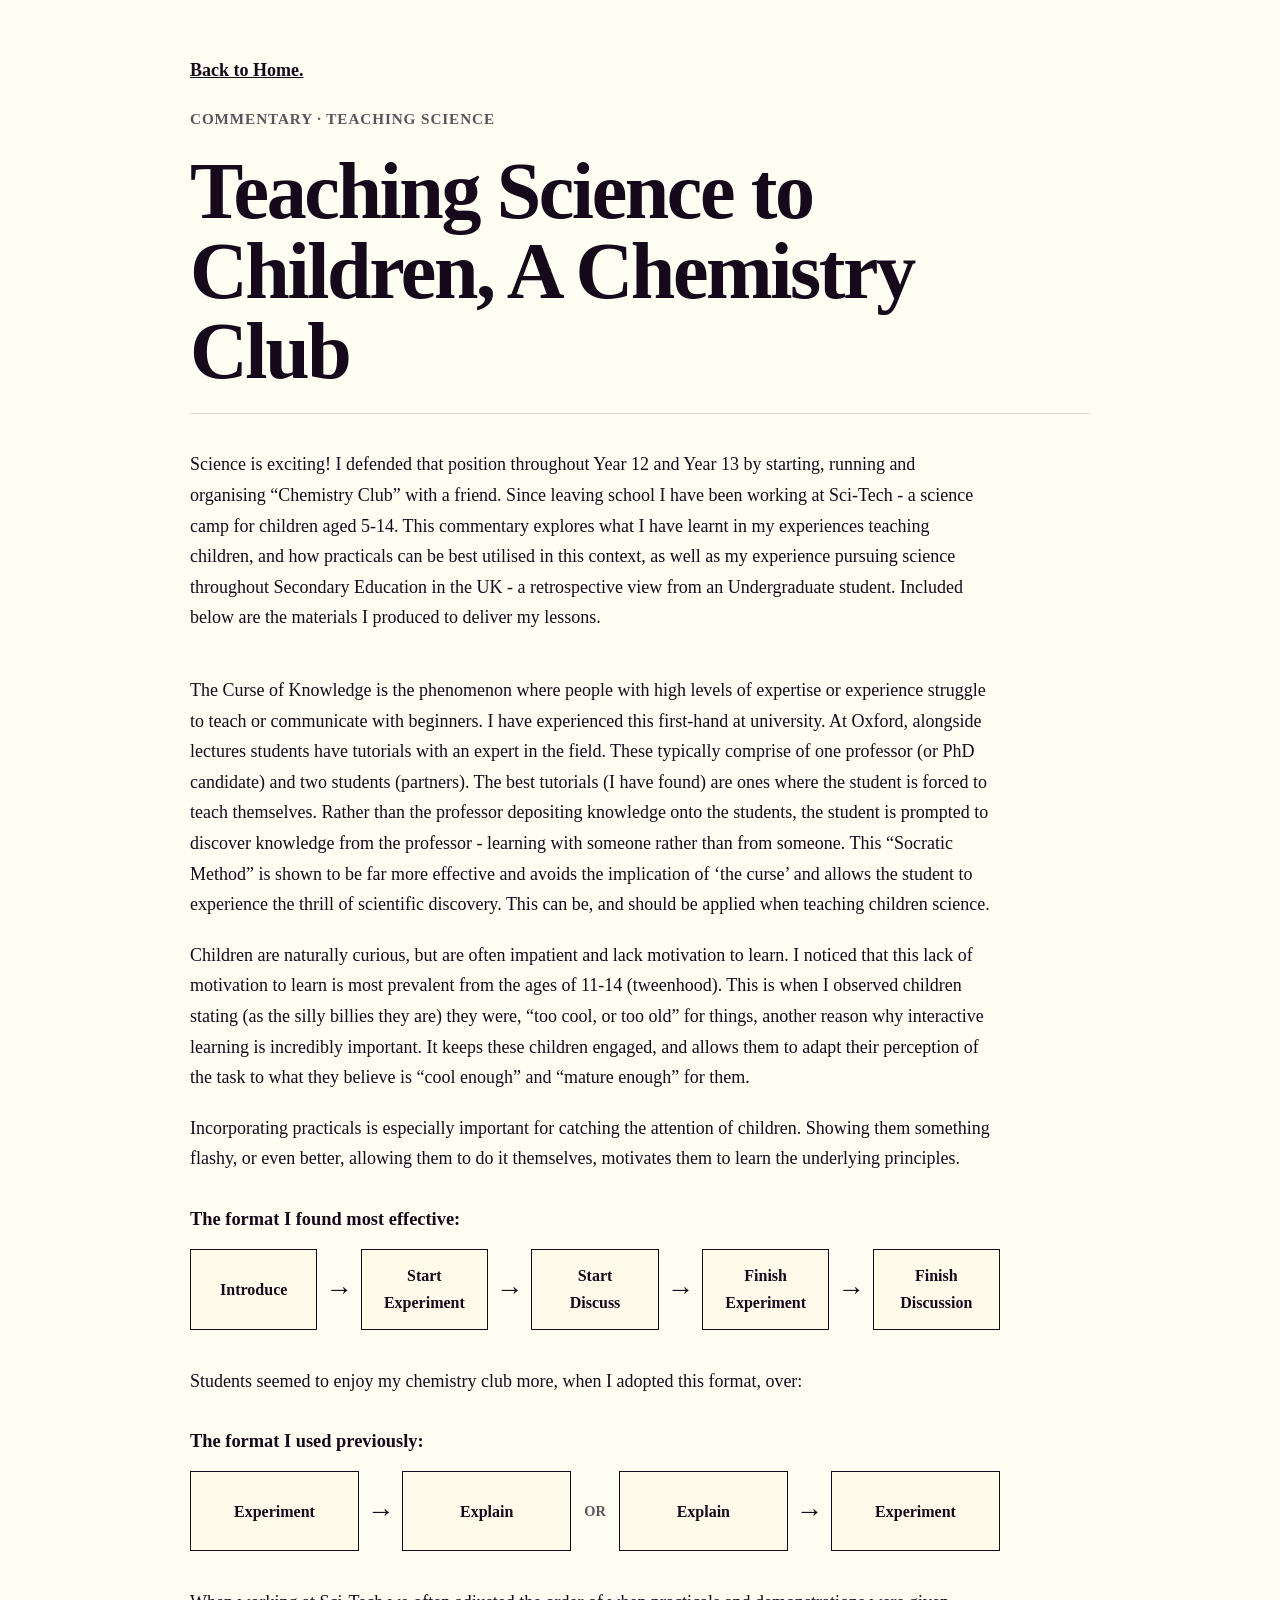
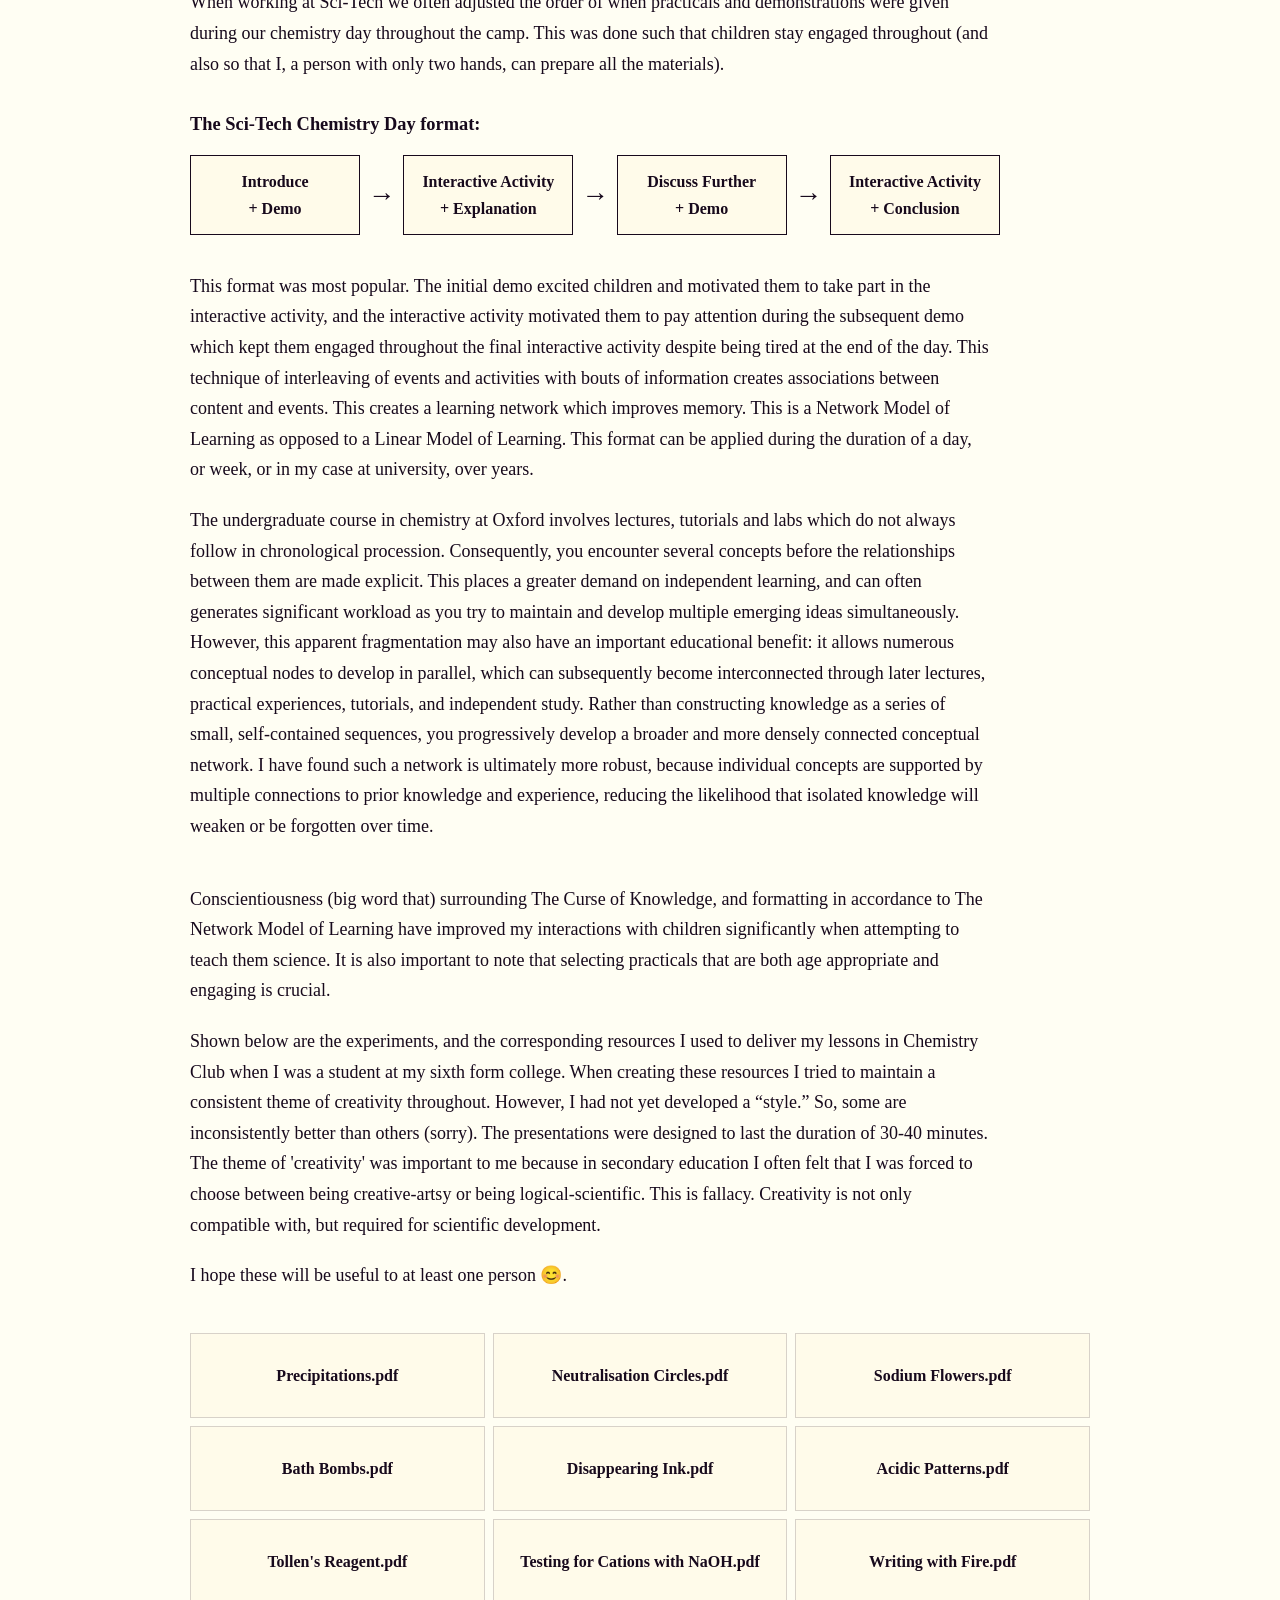
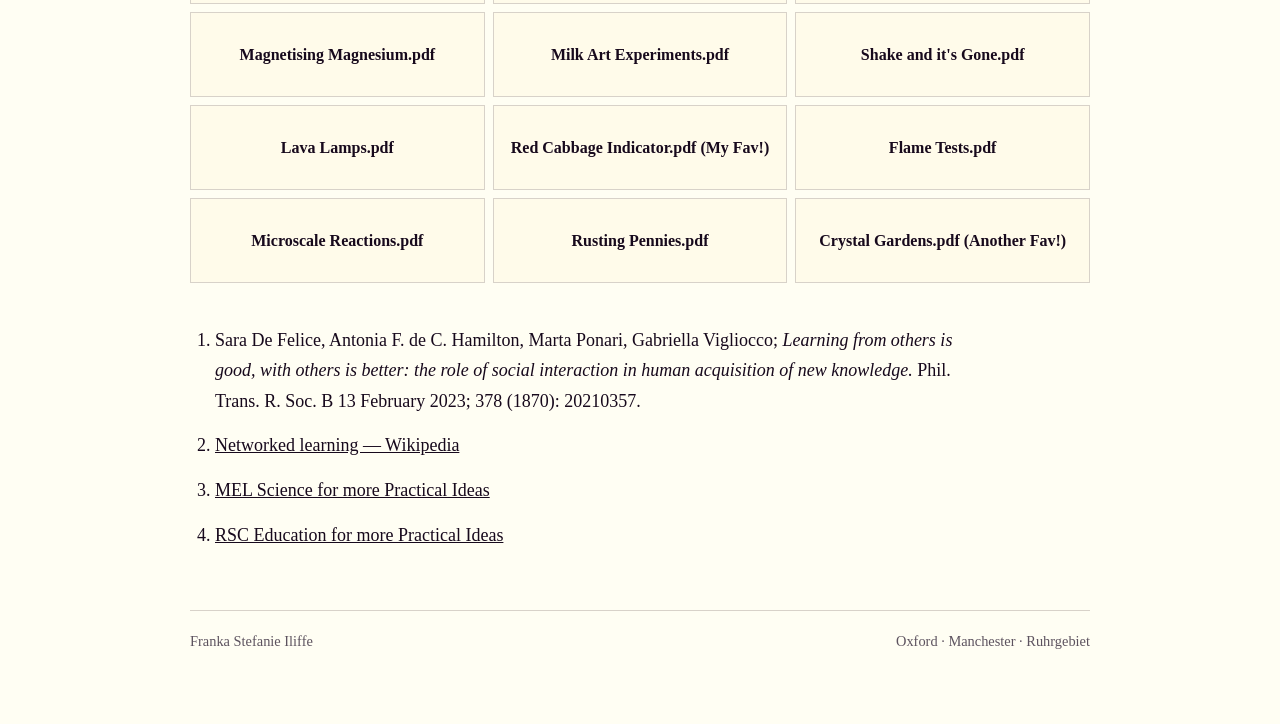
==== teaching-science-to-children.html @ 23db0f59 "Update teaching-science-to-children.html" ====
<!doctype html>
<html lang="en">

<head>

    <meta charset="utf-8">

    <meta
        name="viewport"
        content="width=device-width, initial-scale=1"
    >

    <title>Teaching Science to Children, A Chemistry Club — Franka Iliffe</title>

    <link rel="stylesheet" href="style.css">

    <style>

        /* =====================================================
           ARTICLE PAGE
           ===================================================== */

        .article-page {
            width: min(900px, calc(100% - 48px));
            margin: 0 auto;
            padding: 55px 0 70px;

            color: var(--purple);
            font-family: "Times New Roman", Times, serif;
            font-size: 18px;
            line-height: 1.7;
        }


        /* ---------- Back link ---------- */

        .article-back {
            margin: 0 0 28px;
        }

        .article-back a {
            color: var(--purple);
            font-weight: bold;
            text-decoration: underline;
        }


        /* ---------- Article heading ---------- */

        .article-header {
            padding-bottom: 22px;
            margin-bottom: 35px;

            border-bottom: 1px solid var(--line);
        }

        .article-kicker {
            margin: 0 0 8px;

            color: var(--muted);

            font-family: "Times New Roman", Times, serif;
            font-size: 0.95rem;
            font-weight: bold;

            text-transform: uppercase;
            letter-spacing: 0.06em;
        }

        .article-header h1 {
            max-width: 820px;
            margin: 0;

            color: var(--purple);

            font-family: "Times New Roman", Times, serif;
            font-size: clamp(2.8rem, 7vw, 5rem);
            font-weight: bold;
            line-height: 1;
            letter-spacing: -0.03em;
        }


        /* ---------- Sections ---------- */

        .article-page section {
            margin: 0 0 42px;
        }

        .article-page h2 {
            margin: 0 0 14px;

            color: var(--purple);

            font-family: "Times New Roman", Times, serif;
            font-size: 1.55rem;
            font-weight: bold;

            text-decoration: underline;
            text-underline-offset: 4px;
        }

        .article-page p {
            max-width: 800px;
            margin: 0 0 20px;
        }


        /* =====================================================
           FLOW DIAGRAMS
           ===================================================== */

        .flow-section {
            margin: 30px 0 36px;
        }

        .flow-title {
            margin-bottom: 14px;

            color: var(--purple);

            font-family: "Times New Roman", Times, serif;
            font-size: 1.15rem;
            font-weight: bold;
        }

        .flow {
            display: flex;
            align-items: stretch;
            justify-content: center;

            width: 90%;

            gap: 8px;
        }

        .flow-box {
            display: flex;
            align-items: center;
            justify-content: center;

            min-height: 80px;

            padding: 12px 14px;

            background: var(--soft-yellow);
            border: 1px solid var(--purple);

            color: var(--purple);

            font-family: "Times New Roman", Times, serif;
            font-size: 1rem;
            font-weight: bold;

            text-align: center;

            flex: 1;
        }

        .flow-arrow {
            display: flex;
            align-items: center;
            justify-content: center;

            color: var(--purple);

            font-family: "Times New Roman", Times, serif;
            font-size: 1.7rem;
            font-weight: bold;

            flex-shrink: 0;
        }

        .flow-or {
            display: flex;
            align-items: center;
            justify-content: center;

            padding: 0 5px;

            color: var(--muted);

            font-family: "Times New Roman", Times, serif;
            font-size: 0.9rem;
            font-weight: bold;

            flex-shrink: 0;
        }


        /* =====================================================
           RESOURCE BOXES
           ===================================================== */

        .resource-grid {
            display: grid;

            grid-template-columns: repeat(3, 1fr);

            gap: 8px;

            margin-top: 20px;
        }

        .resource-box {
            display: flex;
            align-items: center;
            justify-content: center;

            min-height: 85px;

            padding: 10px;

            background: var(--soft-yellow);
            border: 1px solid var(--line);

            color: var(--purple);

            font-family: "Times New Roman", Times, serif;
            font-size: 1rem;
            font-weight: bold;

            text-align: center;
            text-decoration: none;
        }

        .resource-box:hover {
            background: var(--purple);
            color: var(--background);
        }


        /* =====================================================
           REFERENCES
           ===================================================== */

        .references {
            max-width: 800px;

            padding-left: 25px;
        }

        .references li {
            margin-bottom: 14px;
        }

        .references a {
            color: var(--purple);
        }


        /* =====================================================
           FOOTER
           ===================================================== */

        .article-footer {
            display: flex;
            justify-content: space-between;

            margin-top: 60px;
            padding-top: 18px;

            border-top: 1px solid var(--line);

            color: var(--muted);

            font-family: "Times New Roman", Times, serif;
            font-size: 0.9rem;
        }


        /* =====================================================
           MOBILE
           ===================================================== */

        @media (max-width: 800px) {

            .article-page {
                width: min(100% - 30px, 900px);
                padding-top: 35px;
            }

            .flow {
                flex-direction: column;
            }

            .flow-box {
                width: 100%;
                flex: none;
            }

            .flow-arrow {
                transform: rotate(90deg);
            }

            .flow-or {
                min-height: 35px;
            }

            .resource-grid {
                grid-template-columns: 1fr;
            }

            .article-footer {
                display: block;
            }

            .article-footer span {
                display: block;
                margin-bottom: 6px;
            }
        }

    </style>

</head>


<body>

<main class="article-page">


    <!-- =====================================================
         HEADER
         ===================================================== -->

    <p class="article-back">
        <a href="https://frankailiffe.github.io/Personal-Blog/##contact">Back to Home.</a>
    </p>


    <header class="article-header">

        <p class="article-kicker">
            Commentary · Teaching Science
        </p>

        <h1>
            Teaching Science to Children, A Chemistry Club
        </h1>

    </header>


    <!-- =====================================================
         INTRODUCTION
         ===================================================== -->

    <section>

        <p>
            Science is exciting! I defended that position throughout Year 12
            and Year 13 by starting, running and organising “Chemistry Club”
            with a friend. Since leaving school I have been working at Sci-Tech
            - a science camp for children aged 5-14. This commentary explores what I have learnt in my experiences
            teaching children, and how practicals can be best utilised in this
            context, as well as my experience pursuing science throughout
            Secondary Education in the UK - a retrospective view from an
            Undergraduate student. Included below are the materials I produced to deliver my lessons.
        </p>

    </section>


    <!-- =====================================================
         DISCUSSION
         ===================================================== -->

    <section>

        <p>
            The Curse of Knowledge is the phenomenon where people with high
            levels of expertise or experience struggle to teach or communicate
            with beginners. I have experienced this first-hand at university.
            At Oxford, alongside lectures students have tutorials with an
            expert in the field. These typically comprise of one professor (or PhD candidate) and
            two students (partners). The best tutorials (I have found) are
            ones where the student is forced to teach themselves. Rather than
            the professor depositing knowledge onto the students, the student
            is prompted to discover knowledge from the professor - learning
            with someone rather than from someone. This “Socratic Method” is shown to be far more effective and avoids
            the implication of ‘the curse’ and allows the student to experience
            the thrill of scientific discovery. This can be, and should be
            applied when teaching children science.
        </p>

        <p>
            Children are naturally curious, but are often impatient and lack
            motivation to learn. I noticed that this lack of motivation to learn
            is most prevalent from the ages of 11-14 (tweenhood). This is when
            I observed children stating (as the silly billies they are) they
            were, “too cool, or too old” for things, another reason why
            interactive learning is incredibly important. It keeps these children engaged, and allows them to adapt their
            perception of the task to what they believe is “cool enough” and
            “mature enough” for them.
        </p>

        <p>
            Incorporating practicals is especially important for catching the
            attention of children. Showing them something flashy, or even
            better, allowing them to do it themselves, motivates them to learn
            the underlying principles.
        </p>


        <!-- FIRST FLOW DIAGRAM -->

        <div class="flow-section">

            <div class="flow-title">
                The format I found most effective:
            </div>

            <div class="flow">

                <div class="flow-box">
                    Introduce
                </div>

                <div class="flow-arrow">
                    →
                </div>

                <div class="flow-box">
                    Start<br>Experiment
                </div>

                <div class="flow-arrow">
                    →
                </div>

                <div class="flow-box">
                    Start<br>Discuss
                </div>

                <div class="flow-arrow">
                    →
                </div>

                <div class="flow-box">
                    Finish<br>Experiment
                </div>

                <div class="flow-arrow">
                    →
                </div>

                <div class="flow-box">
                    Finish<br>Discussion
                </div>

            </div>

        </div>


        <p>
            Students seemed to enjoy my chemistry club more, when I adopted
            this format, over:
        </p>


        <!-- SECOND FLOW DIAGRAM -->

        <div class="flow-section">

            <div class="flow-title">
                The format I used previously:
            </div>

            <div class="flow">

                <div class="flow-box">
                    Experiment
                </div>

                <div class="flow-arrow">
                    →
                </div>

                <div class="flow-box">
                    Explain
                </div>

                <div class="flow-or">
                    OR
                </div>

                <div class="flow-box">
                    Explain
                </div>

                <div class="flow-arrow">
                    →
                </div>

                <div class="flow-box">
                    Experiment
                </div>

            </div>

        </div>


        <p>
            When working at Sci-Tech we often adjusted the order of when
            practicals and demonstrations were given during our chemistry day
            throughout the camp. This was done such that children stay engaged
            throughout (and also so that I, a person with only two hands, can
            prepare all the materials).
        </p>


        <!-- THIRD FLOW DIAGRAM -->

        <div class="flow-section">

            <div class="flow-title">
                The Sci-Tech Chemistry Day format:
            </div>

            <div class="flow">

                <div class="flow-box">
                    Introduce<br>+ Demo
                </div>

                <div class="flow-arrow">
                    →
                </div>

                <div class="flow-box">
                    Interactive Activity<br>+ Explanation
                </div>

                <div class="flow-arrow">
                    →
                </div>

                <div class="flow-box">
                    Discuss Further<br>+ Demo
                </div>

                <div class="flow-arrow">
                    →
                </div>

                <div class="flow-box">
                    Interactive Activity<br>+ Conclusion
                </div>

            </div>

        </div>


        <p>
            This format was most popular. The initial demo excited children and
            motivated them to take part in the interactive activity, and the
            interactive activity motivated them to pay attention during the
            subsequent demo which kept them engaged throughout the final
            interactive activity despite being tired at the end of the day. This technique of interleaving of events and activities with bouts
            of information creates associations between content and events. This creates a learning network which improves memory. This is a Network Model of Learning as opposed to a Linear Model of
            Learning. This format can be applied during the duration of a day, or week, or in my case at university, over years.
        </p>

        <p>
            The undergraduate course in chemistry at Oxford involves lectures, tutorials
            and labs which do not always follow in chronological procession.
            Consequently, you encounter several concepts before the relationships
            between them are made explicit. This places a greater demand on independent learning, and can often
            generates significant workload as you try to maintain and develop
            multiple emerging ideas simultaneously. However, this apparent fragmentation may also have an important
            educational benefit: it allows numerous conceptual nodes to develop
            in parallel, which can subsequently become interconnected through
            later lectures, practical experiences, tutorials, and independent
            study. Rather than constructing knowledge as a series of small,
            self-contained sequences, you progressively develop a broader and
            more densely connected conceptual network. I have found such a network is ultimately more robust, because
            individual concepts are supported by multiple connections to prior
            knowledge and experience, reducing the likelihood that isolated
            knowledge will weaken or be forgotten over time.
        </p>

    </section>


    <!-- =====================================================
         CONCLUSION
         ===================================================== -->

    <section>

        <p>
            Conscientiousness (big word that) surrounding The Curse of
            Knowledge, and formatting in accordance to The Network Model of
            Learning have improved my interactions with children significantly
            when attempting to teach them science. It is also important to note that selecting practicals that are both
            age appropriate and engaging is crucial.
        </p>

        <p>
            Shown below are the experiments, and the corresponding resources I
            used to deliver my lessons in Chemistry Club when I was a student
            at my sixth form college. When creating these resources I tried to maintain a consistent
            theme of creativity throughout. However, I had not yet developed a “style.” So, some are
            inconsistently better than others (sorry). The presentations were
            designed to last the duration of 30-40 minutes. The theme of 'creativity' was important to me because in secondary
            education I often felt that I was forced to choose between being creative-artsy or being logical-scientific. This is fallacy. Creativity is not only compatible with, but
            required for scientific development. 
        </p>

        <p>
            I hope these will be useful to at least one person 😊.
        </p>

    </section>


    <!-- =====================================================
         RESOURCES
         ===================================================== -->

    <section>

        <div class="resource-grid">

            <a class="resource-box"
               href="https://drive.google.com/file/d/1yWseuAG6OAHykYwBPM19tPhYT8jurAnP/view?usp=drive_link">
                Precipitations.pdf
            </a>

            <a class="resource-box"
               href="https://drive.google.com/file/d/1dFR-tiX11j_auDNi68uLDMLMqTfiU3tp/view?usp=drive_link">
                Neutralisation Circles.pdf
            </a>

            <a class="resource-box"
               href="https://drive.google.com/file/d/17x5bOR189_Xyz0mzNA7cinesrG5pztN7/view?usp=drive_link">
                Sodium Flowers.pdf
            </a>

            <a class="resource-box"
               href="https://drive.google.com/file/d/1ghslaq9Oq3NAPLrrN4-_73o2bCvLl6xc/view?usp=drive_link">
                Bath Bombs.pdf
            </a>

            <a class="resource-box"
               href="https://drive.google.com/file/d/1LR0Zq0HYkDs5nGFXoe3Tv9xQ0CoVjSyT/view?usp=drive_link">
                Disappearing Ink.pdf
            </a>

            <a class="resource-box"
               href="https://drive.google.com/file/d/1x9ZzBp1769Rn5QqMtslhJKlIrsJFDD74/view?usp=drive_link">
                Acidic Patterns.pdf
            </a>

            <a class="resource-box"
               href="https://drive.google.com/file/d/1sbdfiJQJ1cbJwnM8sRBH-ZddwMviRUgr/view?usp=drive_link">
                Tollen's Reagent.pdf
            </a>

            <a class="resource-box"
               href="https://drive.google.com/file/d/1OLGXeufKnoA2vvl2B2pp4WJk0qZjbKM-/view?usp=drive_link">
                Testing for Cations with NaOH.pdf
            </a>

            <a class="resource-box"
               href="https://drive.google.com/file/d/1gS_UVeEV1G-omlu6nhBtR-tDcK0ZdQ_X/view?usp=drive_link">
                Writing with Fire.pdf
            </a>

            <a class="resource-box"
               href="https://drive.google.com/file/d/1_3bwflC5C0lo567kXLuloAWNiXEHmLHw/view?usp=drive_link">
                Magnetising Magnesium.pdf
            </a>

            <a class="resource-box"
               href="https://drive.google.com/file/d/1f1X25anaN9I6o32UivjMAoYZiZMDUTMz/view?usp=drive_link">
                Milk Art Experiments.pdf
            </a>

            <a class="resource-box"
               href="https://drive.google.com/file/d/18HpsP57J_QcFOaZ6BoZ_X38IbuQlhhG1/view?usp=drive_link">
                Shake and it's Gone.pdf
            </a>

            <a class="resource-box"
               href="https://drive.google.com/file/d/1aDKfNj-HY-_oti-dwYZUuIcpK6yTx0YW/view?usp=drive_link">
                Lava Lamps.pdf
            </a>

            <a class="resource-box"
               href="https://drive.google.com/file/d/1dkSFTZPeMRqaSau5k-KBjFLJMsz18sRX/view?usp=drive_link">
                Red Cabbage Indicator.pdf (My Fav!)
            </a>

            <a class="resource-box"
               href="https://drive.google.com/file/d/1DRn97A6m76pULJm9sQTrEStOzebo9MIY/view?usp=drive_link">
                Flame Tests.pdf
            </a>

            <a class="resource-box"
               href="https://drive.google.com/file/d/1W9ZHm-xytnu1g_w6L0BkdN5ZXQQHjjvz/view?usp=drive_link">
                Microscale Reactions.pdf
            </a>

            <a class="resource-box"
               href="https://drive.google.com/file/d/1NRAQHZiCZhL_qknZ6n_F5zLHf2jLZI5U/view?usp=drive_link">
                Rusting Pennies.pdf
            </a>

            <a class="resource-box"
               href="https://drive.google.com/file/d/1Qjc04f9wO1sIWzt3M75Pavsceg_i3g6O/view?usp=drive_link">
                Crystal Gardens.pdf (Another Fav!)
            </a>

        </div>

    </section>


    <!-- =====================================================
         CITATIONS
         ===================================================== -->

    <section>

        <ol class="references">

            <li>
                Sara De Felice, Antonia F. de C. Hamilton, Marta Ponari,
                Gabriella Vigliocco;
                <em>
                    Learning from others is good, with others is better:
                    the role of social interaction in human acquisition
                    of new knowledge.
                </em>
                Phil. Trans. R. Soc. B 13 February 2023;
                378 (1870): 20210357.
            </li>

            <li>
                <a
                    href="https://en.wikipedia.org/wiki/Networked_learning"
                    target="_blank"
                    rel="noopener noreferrer"
                >
                    Networked learning — Wikipedia
                </a>
            </li>

             <li>
                <a
                    href="https://melscience.com/GB-en/?utm_source=google&utm_campaign=UK_Search_Brand&utm_term=FLASHSALE&utm_medium=cpc&isbrand=true&gad_source=1&gad_campaignid=17885622956&gclid=CjwKCAjwzNTUBhAjEiwA7zcvWqBOrdM1AUmKT6ZUz3qo4g1sYOTZlwPKF7CoVrWm1u2-NOiRJ_IOxRoCOXgQAvD_BwE"
                    target="_blank"
                    rel="noopener noreferrer"
                >
                    MEL Science for more Practical Ideas
                </a>
            </li>

            <li>
                <a
                    href="https://edu.rsc.org"
                    target="_blank"
                    rel="noopener noreferrer"
                >
                    RSC Education for more Practical Ideas
                </a>
            </li>

        </ol>

    </section>


    <!-- =====================================================
         FOOTER
         ===================================================== -->

    <footer class="article-footer">

        <span>
            Franka Stefanie Iliffe
        </span>

        <span>
            Oxford · Manchester · Ruhrgebiet
        </span>

    </footer>


</main>

</body>
</html>
---- style.css ----
/* =========================================================
   FRANKA STEFANIE ILIFFE
   Personal website
   ========================================================= */


/* ---------- Colour palette ---------- */

:root {
    --background: #fffef3;   /* extremely pale warm yellow */
    --purple: #17091c;       /* almost-black deep purple */
    --muted: #5d535f;
    --line: #d8d2c9;
    --soft-yellow: #fffbea;
}


/* ---------- Basic reset ---------- */

* {
    box-sizing: border-box;
}

html {
    scroll-behavior: smooth;
}

body {
    margin: 0;
    background: var(--background);
    color: var(--purple);
    font-family: "Times New Roman", Times, serif;
    font-size: 18px;
    line-height: 1.65;
}


/* ---------- Main page ---------- */

.site {
    width: min(900px, calc(100% - 48px));
    margin: 0 auto;
    padding: 55px 0 70px;
}


/* ---------- Header ---------- */

.header {
    position: relative;
    min-height: 180px;
    padding-bottom: 25px;
    border-bottom: 1px solid var(--line);
}

.header-main {
    padding-right: 190px;
}


/* Main name */

.site-name {
    display: inline-block;
    margin: 0 0 10px;

    color: var(--purple);

    font-family: "Times New Roman", Times, serif;
    font-size: clamp(3.2rem, 8vw, 5.8rem);
    font-weight: bold;
    line-height: 0.95;

    letter-spacing: -0.04em;
    text-decoration: none;
}


/* Navigation */

.nav {
    display: flex;
    gap: 42px;
    margin-top: 24px;
}

.nav a {
    color: var(--purple);

    font-family: "Times New Roman", Times, serif;
    font-size: 1rem;
    font-weight: bold;

    text-decoration: none;

    border-bottom: 1px solid var(--purple);
    padding-bottom: 2px;
}

.nav a:hover {
    opacity: 0.6;
}


/* Header photograph */

.profile-photo {
    position: absolute;
    top: 0;
    right: 0;

    width: 145px;
    height: 165px;

    border: 1px solid var(--purple);
    background: var(--soft-yellow);

    overflow: hidden;
}

.profile-photo img {
    display: block;

    width: 100%;
    height: 100%;

    object-fit: cover;
}


/* ---------- About section ---------- */

.about {
    margin-top: 28px;

    padding: 22px 25px 18px;

    border: 1px solid var(--line);
    background: var(--soft-yellow);
}

.about p {
    margin: 0 0 17px;
}

.about p:last-child {
    margin-bottom: 0;
}

.about strong {
    font-weight: bold;
}


/* ---------- Interests ---------- */

#interests {
    margin-top: 18px;
    margin-bottom: 55px;
}

.interests-heading {
    margin: 0 0 12px;

    color: var(--purple);

    font-family: "Times New Roman", Times, serif;
    font-size: 1.25rem;
    font-weight: bold;

    text-decoration: underline;
    text-underline-offset: 4px;
}

.interests {
    display: grid;

    grid-template-columns: repeat(3, 1fr);

    width: 100%;

    gap: 10px;
}

.interests a {
    display: flex;
    align-items: center;
    justify-content: center;

    min-height: 62px;

    padding: 12px 14px;

    color: var(--purple);
    background: var(--soft-yellow);

    border: 1px solid var(--line);

    font-family: "Times New Roman", Times, serif;
    font-size: 1rem;
    font-weight: normal;

    text-align: center;
    text-decoration: none;
}

.interests a:hover {
    background: var(--purple);
    color: var(--background);
}


/* ---------- Section headings ---------- */

.section-title {
    margin: 0 0 9px;

    color: var(--purple);

    font-family: "Times New Roman", Times, serif;
    font-size: 1.4rem;
    font-weight: bold;

    text-decoration: underline;
    text-underline-offset: 4px;
}


/* ---------- Blog ---------- */

.blog-row {
    display: grid;

    grid-template-columns: 1fr auto;

    gap: 35px;

    padding: 17px 0 20px;

    border-bottom: 1px solid var(--line);
}


/* Blog article title */

.post-title {
    color: var(--purple);

    font-family: "Times New Roman", Times, serif;
    font-size: 1.45rem;
    font-weight: bold;

    text-decoration: none;
}

.post-title:hover {
    text-decoration: underline;
}


/* Blog description */

.post-description {
    max-width: 690px;

    margin: 4px 0 0;

    color: var(--muted);

    font-family: "Times New Roman", Times, serif;
    font-size: 1rem;
}


/* Blog date */

.blog-row time {
    padding-top: 4px;

    color: var(--muted);

    font-family: "Times New Roman", Times, serif;
    font-size: 1rem;

    white-space: nowrap;
}


/* ---------- Contact ---------- */

.contact {
    margin-top: 55px;
}

.contact-grid {
    display: grid;

    grid-template-columns: 1fr 1fr;

    gap: 0 40px;
}

.contact-grid > div {
    display: flex;
    align-items: baseline;

    gap: 12px;

    padding: 11px 0;

    border-bottom: 1px solid var(--line);
}


/* Contact labels */

.contact-label {
    color: var(--purple);

    font-family: "Times New Roman", Times, serif;
    font-size: 1rem;
    font-weight: bold;

    white-space: nowrap;
}


/* Contact links */

.contact a {
    color: var(--muted);

    font-family: "Times New Roman", Times, serif;

    overflow-wrap: anywhere;
}

.contact a:hover {
    color: var(--purple);
}


/* ---------- Footer ---------- */

footer {
    display: flex;
    justify-content: space-between;

    margin-top: 55px;
    padding-top: 18px;

    border-top: 1px solid var(--line);

    color: var(--muted);

    font-family: "Times New Roman", Times, serif;
    font-size: 0.9rem;
}


/* =========================================================
   ARTICLE PAGES
   ========================================================= */

.article {
    width: min(730px, calc(100% - 40px));

    margin: 0 auto;

    padding: 55px 0 70px;
}


/* Back link */

.article > a:first-child {
    color: var(--purple);

    font-size: 1rem;
    font-weight: bold;

    text-decoration: underline;
}


/* Article title */

.article h1 {
    margin: 45px 0 15px;

    color: var(--purple);

    font-family: "Times New Roman", Times, serif;
    font-size: clamp(3rem, 8vw, 5.3rem);
    font-weight: bold;

    line-height: 0.98;
    letter-spacing: -0.035em;
}


/* Article subtitle */

.article .lede {
    color: var(--muted);

    font-family: "Times New Roman", Times, serif;
    font-size: 1.15rem;
}


/* Article headings */

.article h2 {
    margin-top: 40px;

    font-family: "Times New Roman", Times, serif;
    font-size: 1.5rem;
    font-weight: bold;
}


/* Article links */

.article a {
    color: var(--purple);
}


/* =========================================================
   MOBILE
   ========================================================= */

@media (max-width: 700px) {

    body {
        font-size: 17px;
    }

    .site {
        width: min(100% - 30px, 900px);
        padding-top: 35px;
    }


    /* Header */

    .header {
        min-height: 0;
        padding-bottom: 22px;
    }

    .header-main {
        padding-right: 0;
    }

    .site-name {
        display: block;

        padding-right: 110px;

        font-size: clamp(2.8rem, 13vw, 4.4rem);
    }

    .profile-photo {
        width: 90px;
        height: 110px;
    }


    /* Navigation */

    .nav {
        justify-content: space-between;
        gap: 20px;

        margin-top: 25px;
    }

    .nav a {
        font-size: 0.95rem;
    }


    /* About */

    .about {
        padding: 18px 17px;
    }


    /* Blog */

    .blog-row {
        grid-template-columns: 1fr;

        gap: 2px;
    }

    .blog-row time {
        padding-top: 0;
    }


    /* Contact */

    .contact-grid {
        grid-template-columns: 1fr;
    }


    /* Footer */

    footer {
        display: block;
    }

    footer span {
        display: block;
        margin-bottom: 5px;
    }


    /* Articles */

    .article {
        width: min(100% - 30px, 730px);
        padding-top: 35px;
    }
}
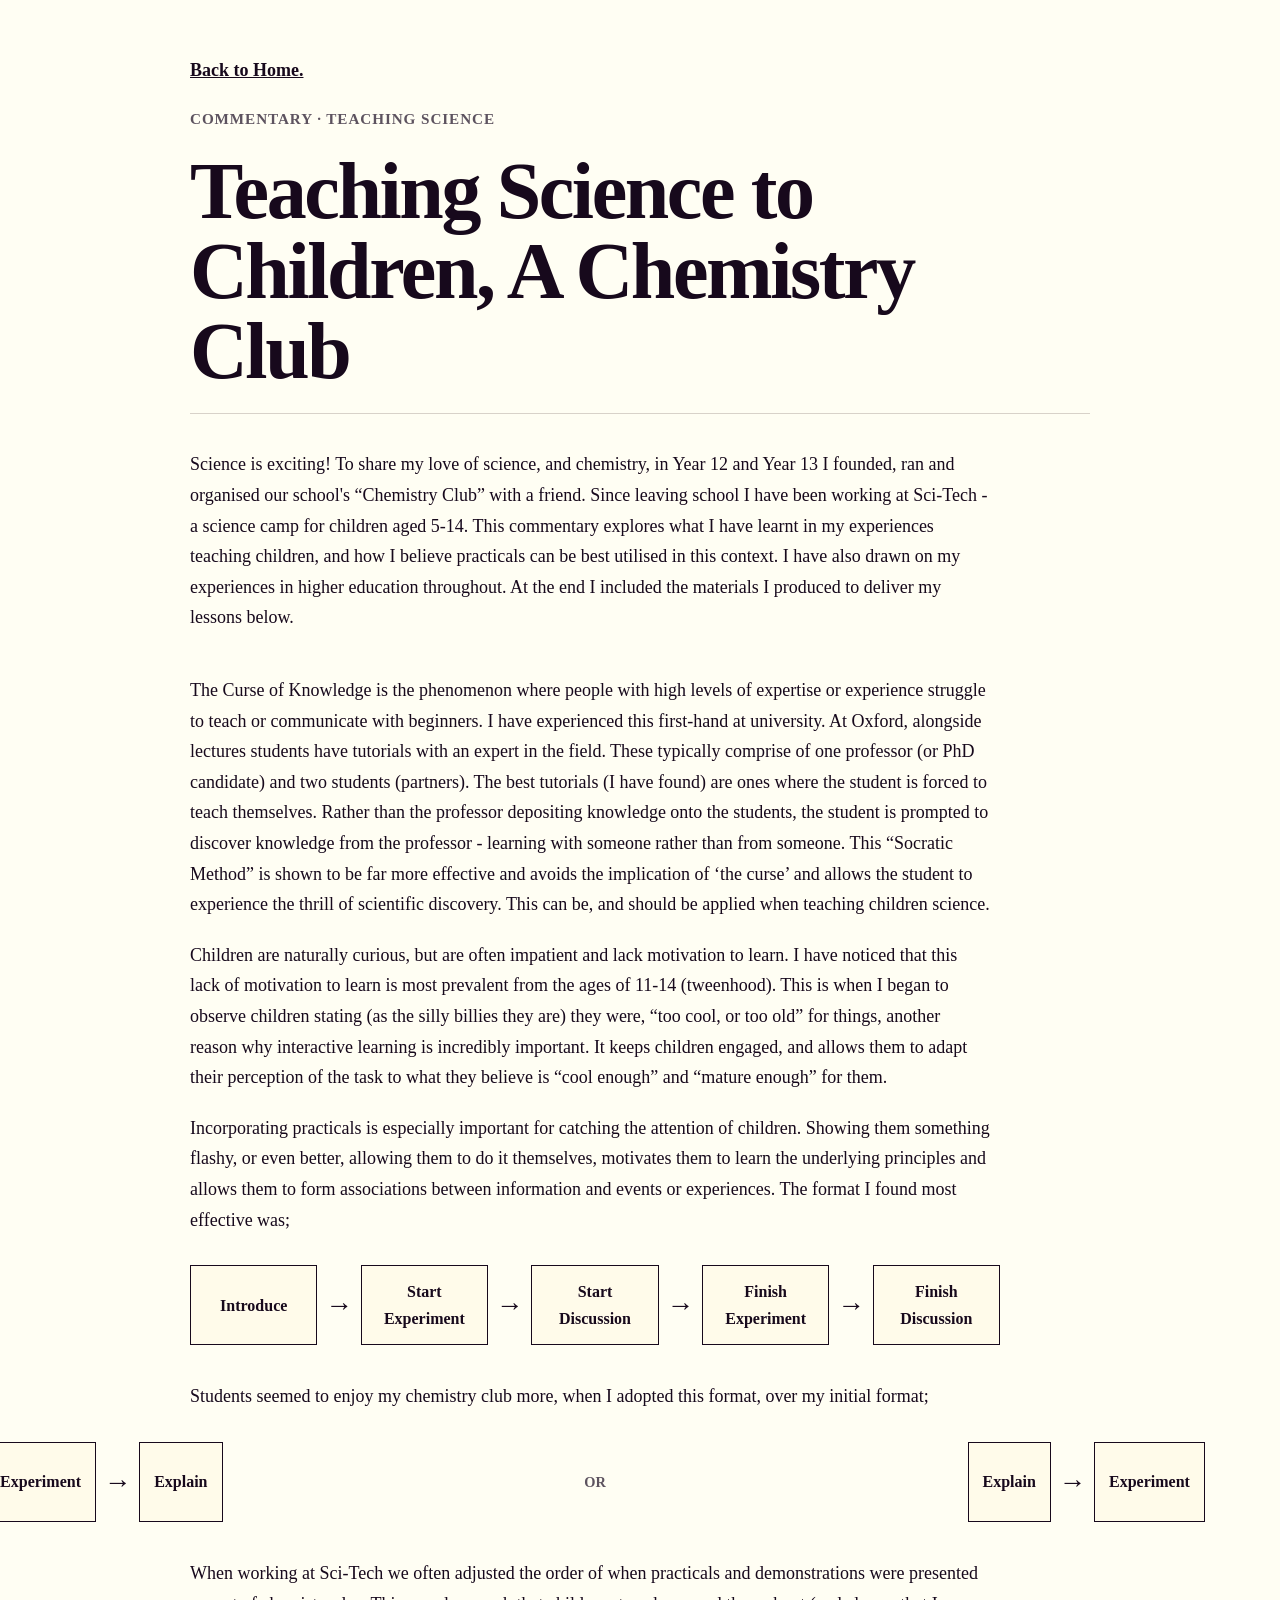
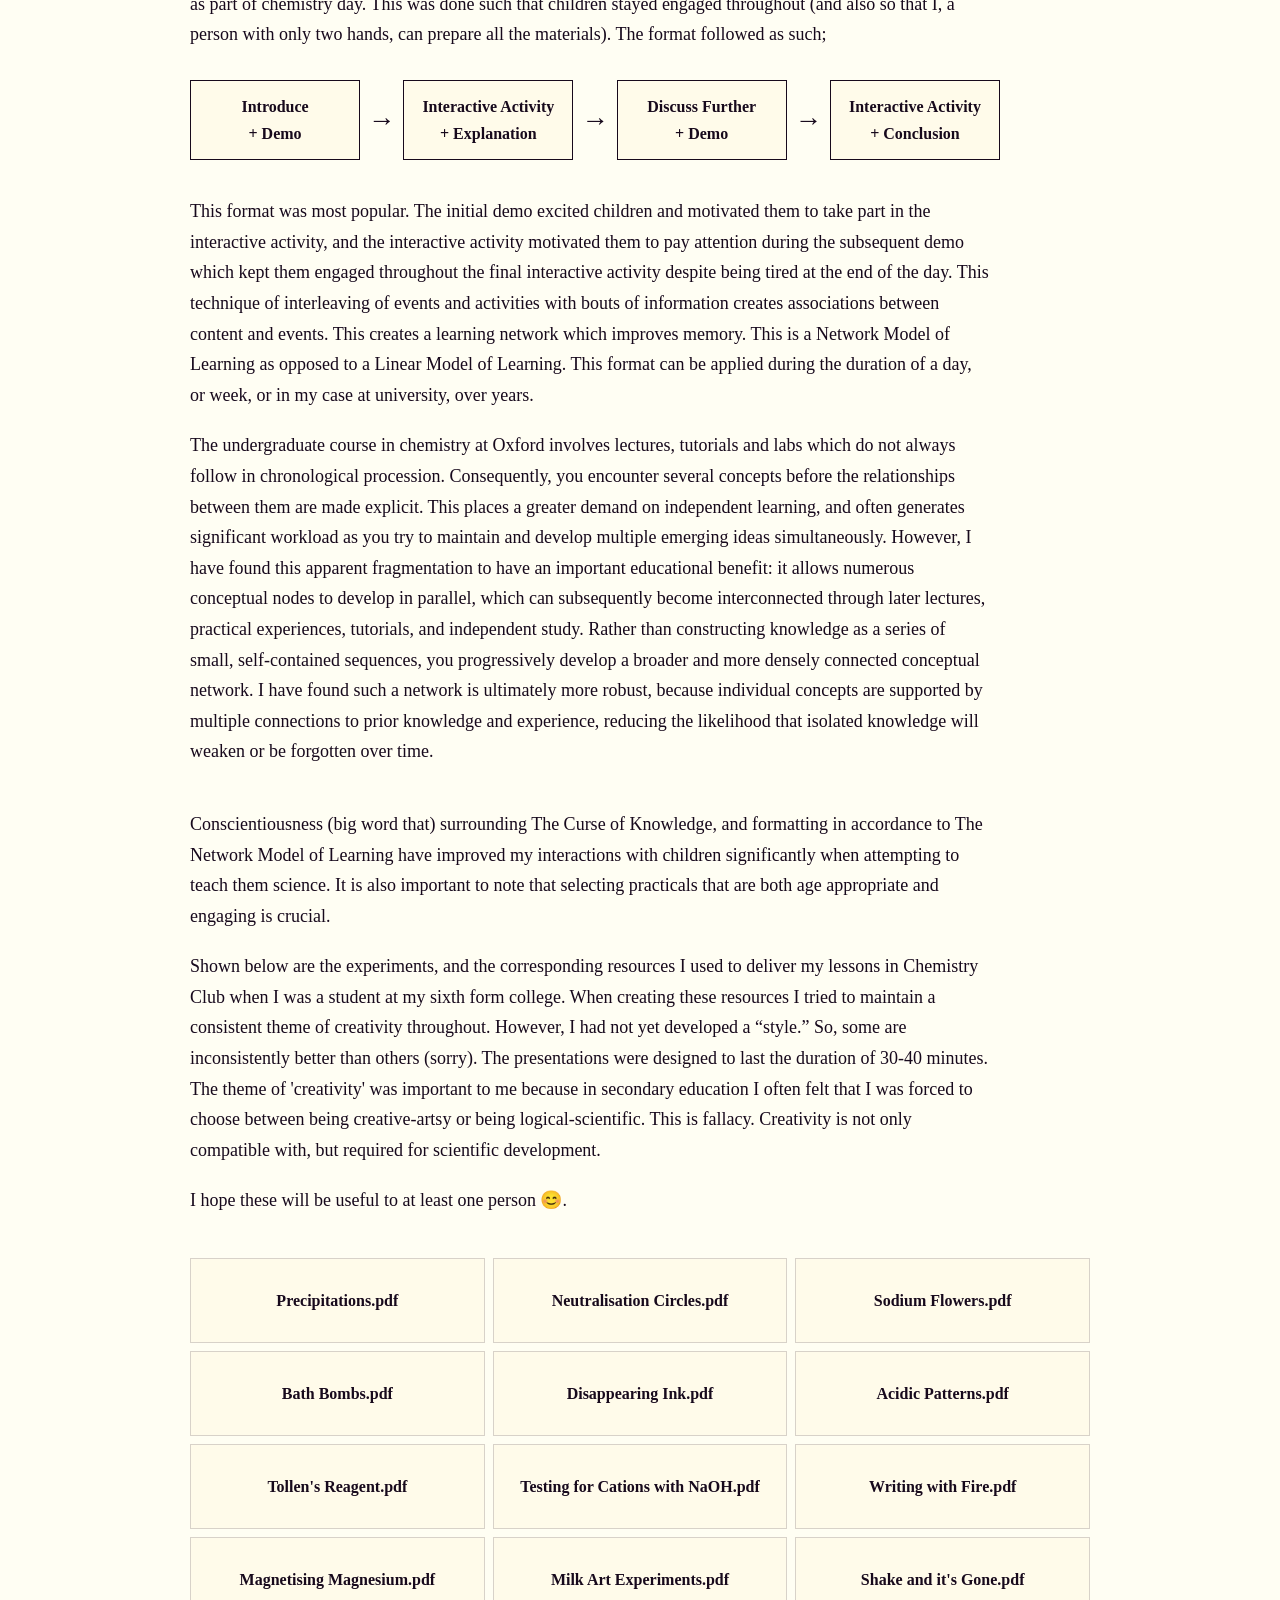
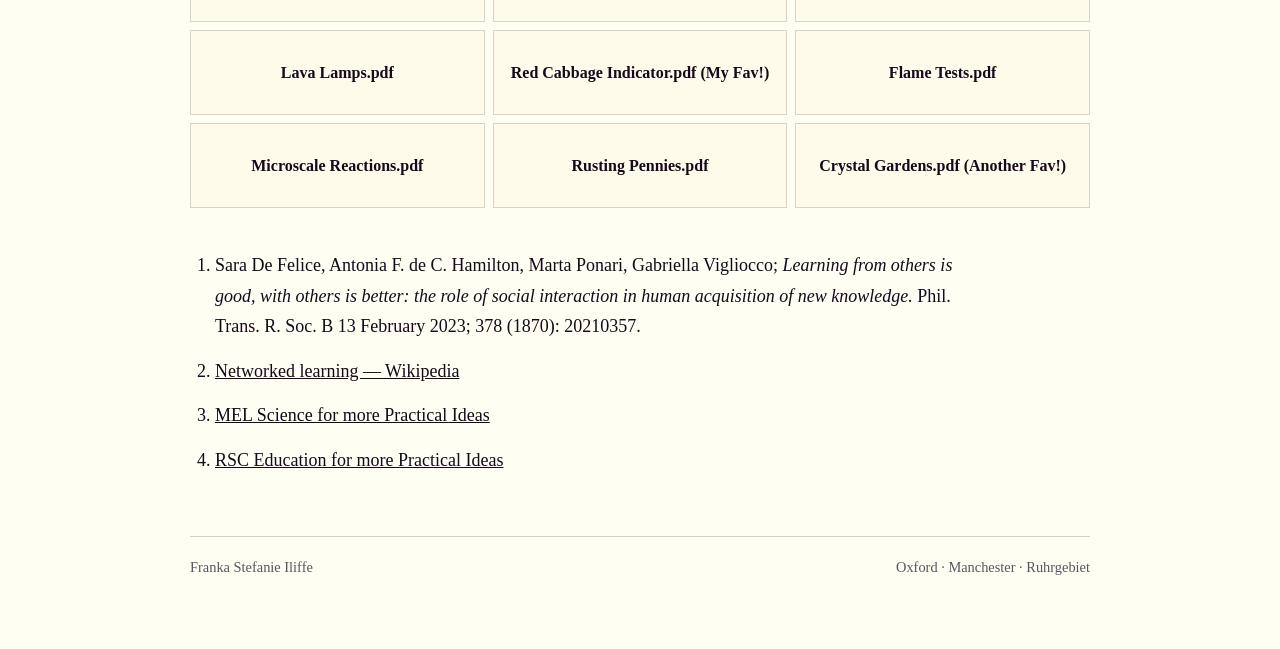
==== commit 7da52cdf: "Update teaching-science-to-children.html" ====
--- a/teaching-science-to-children.html
+++ b/teaching-science-to-children.html
@@ -176,6 +176,8 @@
             align-items: center;
             justify-content: center;
 
+            width: 90%;
+
             padding: 0 5px;
 
             color: var(--muted);
@@ -350,14 +352,11 @@
     <section>
 
         <p>
-            Science is exciting! I defended that position throughout Year 12
-            and Year 13 by starting, running and organising “Chemistry Club”
-            with a friend. Since leaving school I have been working at Sci-Tech
+            Science is exciting! To share my love of science, and chemistry, in Year 12 and Year 13 I founded, ran and organised our              school's “Chemistry Club” with a friend. Since leaving school I have been working at Sci-Tech
             - a science camp for children aged 5-14. This commentary explores what I have learnt in my experiences
-            teaching children, and how practicals can be best utilised in this
-            context, as well as my experience pursuing science throughout
-            Secondary Education in the UK - a retrospective view from an
-            Undergraduate student. Included below are the materials I produced to deliver my lessons.
+            teaching children, and how I believe practicals can be best utilised in this context. 
+            I have also drawn on my experiences in higher education throughout. At the end I included the materials I produced to 
+            deliver my lessons below.
         </p>
 
     </section>
@@ -387,11 +386,11 @@
 
         <p>
             Children are naturally curious, but are often impatient and lack
-            motivation to learn. I noticed that this lack of motivation to learn
+            motivation to learn. I have noticed that this lack of motivation to learn
             is most prevalent from the ages of 11-14 (tweenhood). This is when
-            I observed children stating (as the silly billies they are) they
+            I began to observe children stating (as the silly billies they are) they
             were, “too cool, or too old” for things, another reason why
-            interactive learning is incredibly important. It keeps these children engaged, and allows them to adapt their
+            interactive learning is incredibly important. It keeps children engaged, and allows them to adapt their
             perception of the task to what they believe is “cool enough” and
             “mature enough” for them.
         </p>
@@ -400,7 +399,8 @@
             Incorporating practicals is especially important for catching the
             attention of children. Showing them something flashy, or even
             better, allowing them to do it themselves, motivates them to learn
-            the underlying principles.
+            the underlying principles and allows them to form associations between information and events or experiences. The format
+            I found most effective was;
         </p>
 
 
@@ -408,66 +408,58 @@
 
         <div class="flow-section">
 
-            <div class="flow-title">
-                The format I found most effective:
+            <div class="flow">
+
+                <div class="flow-box">
+                    Introduce
+                </div>
+
+                <div class="flow-arrow">
+                    →
+                </div>
+
+                <div class="flow-box">
+                    Start<br>Experiment
+                </div>
+
+                <div class="flow-arrow">
+                    →
+                </div>
+
+                <div class="flow-box">
+                    Start<br>Discussion
+                </div>
+
+                <div class="flow-arrow">
+                    →
+                </div>
+
+                <div class="flow-box">
+                    Finish<br>Experiment
+                </div>
+
+                <div class="flow-arrow">
+                    →
+                </div>
+
+                <div class="flow-box">
+                    Finish<br>Discussion
+                </div>
+
             </div>
 
-            <div class="flow">
-
-                <div class="flow-box">
-                    Introduce
-                </div>
-
-                <div class="flow-arrow">
-                    →
-                </div>
-
-                <div class="flow-box">
-                    Start<br>Experiment
-                </div>
-
-                <div class="flow-arrow">
-                    →
-                </div>
-
-                <div class="flow-box">
-                    Start<br>Discuss
-                </div>
-
-                <div class="flow-arrow">
-                    →
-                </div>
-
-                <div class="flow-box">
-                    Finish<br>Experiment
-                </div>
-
-                <div class="flow-arrow">
-                    →
-                </div>
-
-                <div class="flow-box">
-                    Finish<br>Discussion
-                </div>
-
-            </div>
-
         </div>
 
 
         <p>
             Students seemed to enjoy my chemistry club more, when I adopted
-            this format, over:
+            this format, over my initial format;
         </p>
 
 
         <!-- SECOND FLOW DIAGRAM -->
 
         <div class="flow-section">
-
-            <div class="flow-title">
-                The format I used previously:
-            </div>
 
             <div class="flow">
 
@@ -506,20 +498,16 @@
 
         <p>
             When working at Sci-Tech we often adjusted the order of when
-            practicals and demonstrations were given during our chemistry day
-            throughout the camp. This was done such that children stay engaged
+            practicals and demonstrations were presented as part of chemistry day. 
+            This was done such that children stayed engaged
             throughout (and also so that I, a person with only two hands, can
-            prepare all the materials).
+            prepare all the materials). The format followed as such;
         </p>
 
 
         <!-- THIRD FLOW DIAGRAM -->
 
         <div class="flow-section">
-
-            <div class="flow-title">
-                The Sci-Tech Chemistry Day format:
-            </div>
 
             <div class="flow">
 
@@ -561,8 +549,10 @@
             motivated them to take part in the interactive activity, and the
             interactive activity motivated them to pay attention during the
             subsequent demo which kept them engaged throughout the final
-            interactive activity despite being tired at the end of the day. This technique of interleaving of events and activities with bouts
-            of information creates associations between content and events. This creates a learning network which improves memory. This is a Network Model of Learning as opposed to a Linear Model of
+            interactive activity despite being tired at the end of the day. 
+            This technique of interleaving of events and activities with bouts
+            of information creates associations between content and events. 
+            This creates a learning network which improves memory. This is a Network Model of Learning as opposed to a Linear Model of
             Learning. This format can be applied during the duration of a day, or week, or in my case at university, over years.
         </p>
 
@@ -570,9 +560,9 @@
             The undergraduate course in chemistry at Oxford involves lectures, tutorials
             and labs which do not always follow in chronological procession.
             Consequently, you encounter several concepts before the relationships
-            between them are made explicit. This places a greater demand on independent learning, and can often
+            between them are made explicit. This places a greater demand on independent learning, and often
             generates significant workload as you try to maintain and develop
-            multiple emerging ideas simultaneously. However, this apparent fragmentation may also have an important
+            multiple emerging ideas simultaneously. However, I have found this apparent fragmentation to have an important
             educational benefit: it allows numerous conceptual nodes to develop
             in parallel, which can subsequently become interconnected through
             later lectures, practical experiences, tutorials, and independent
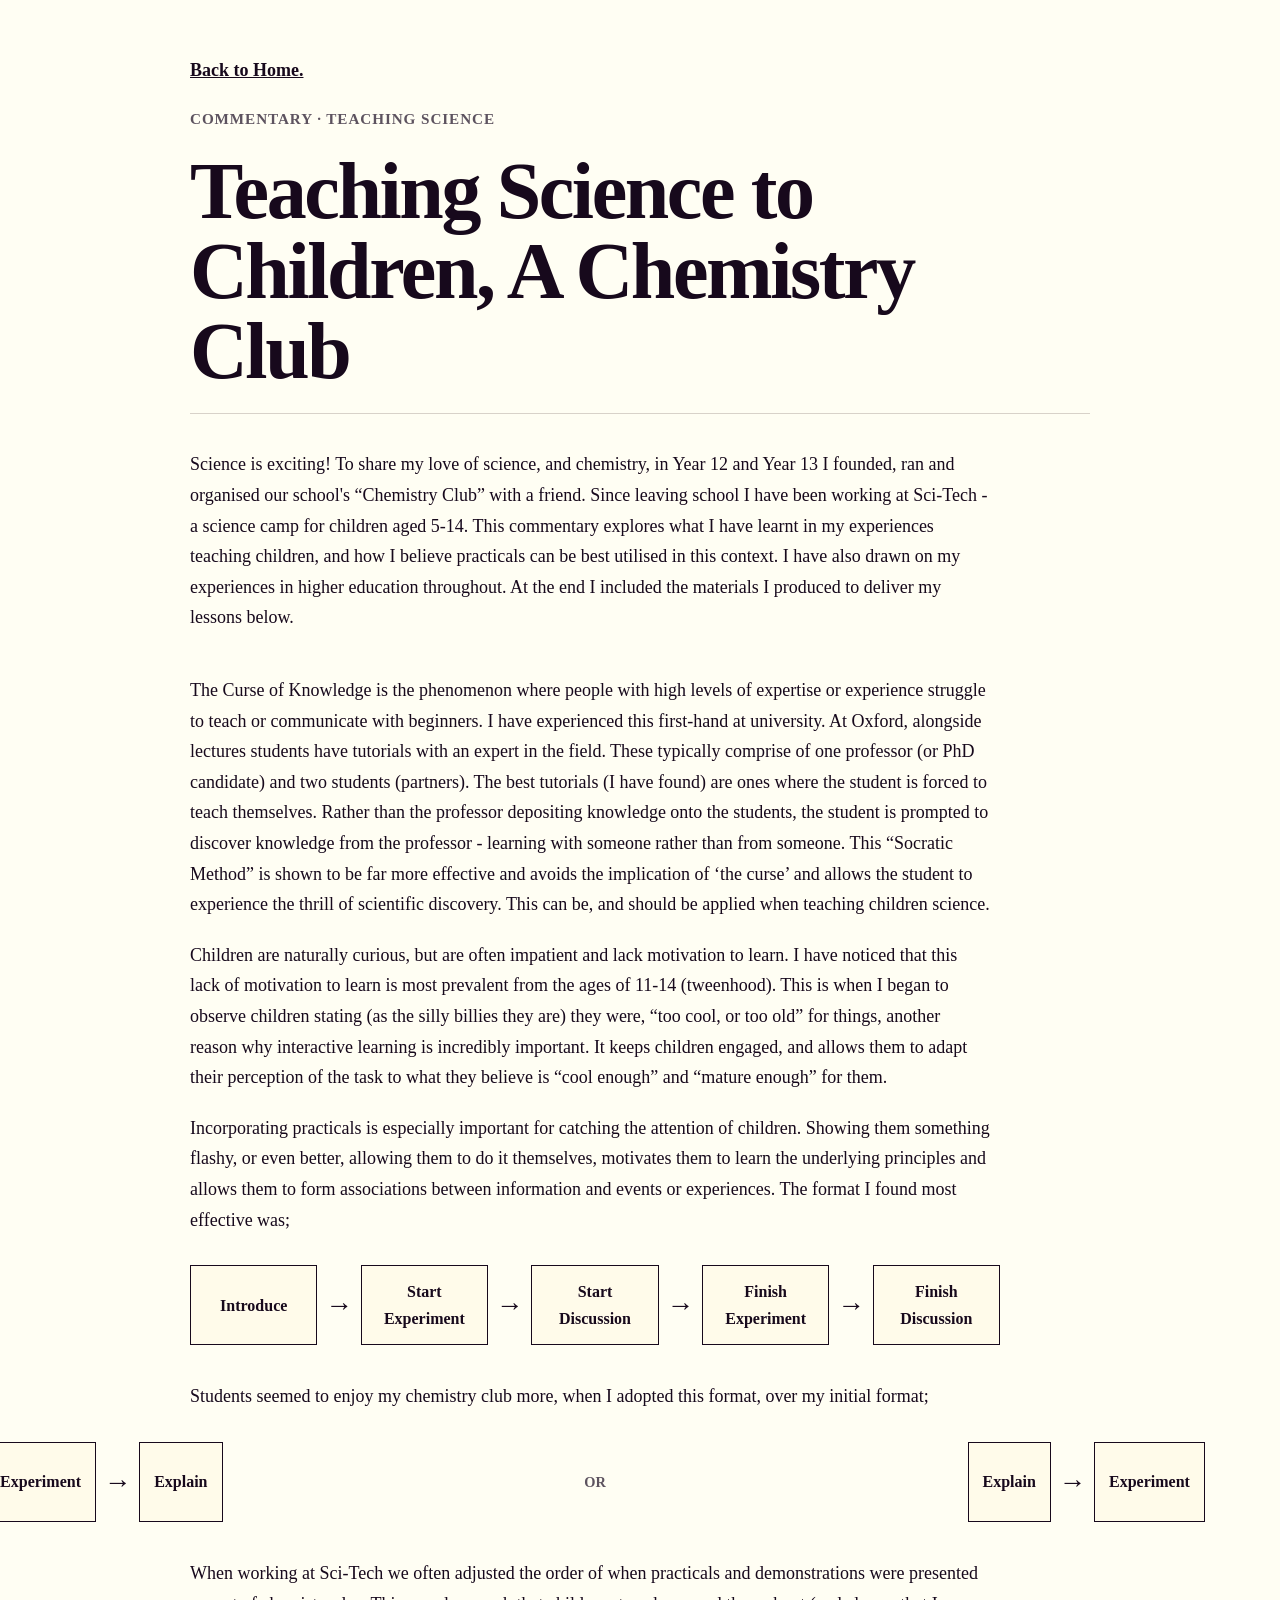
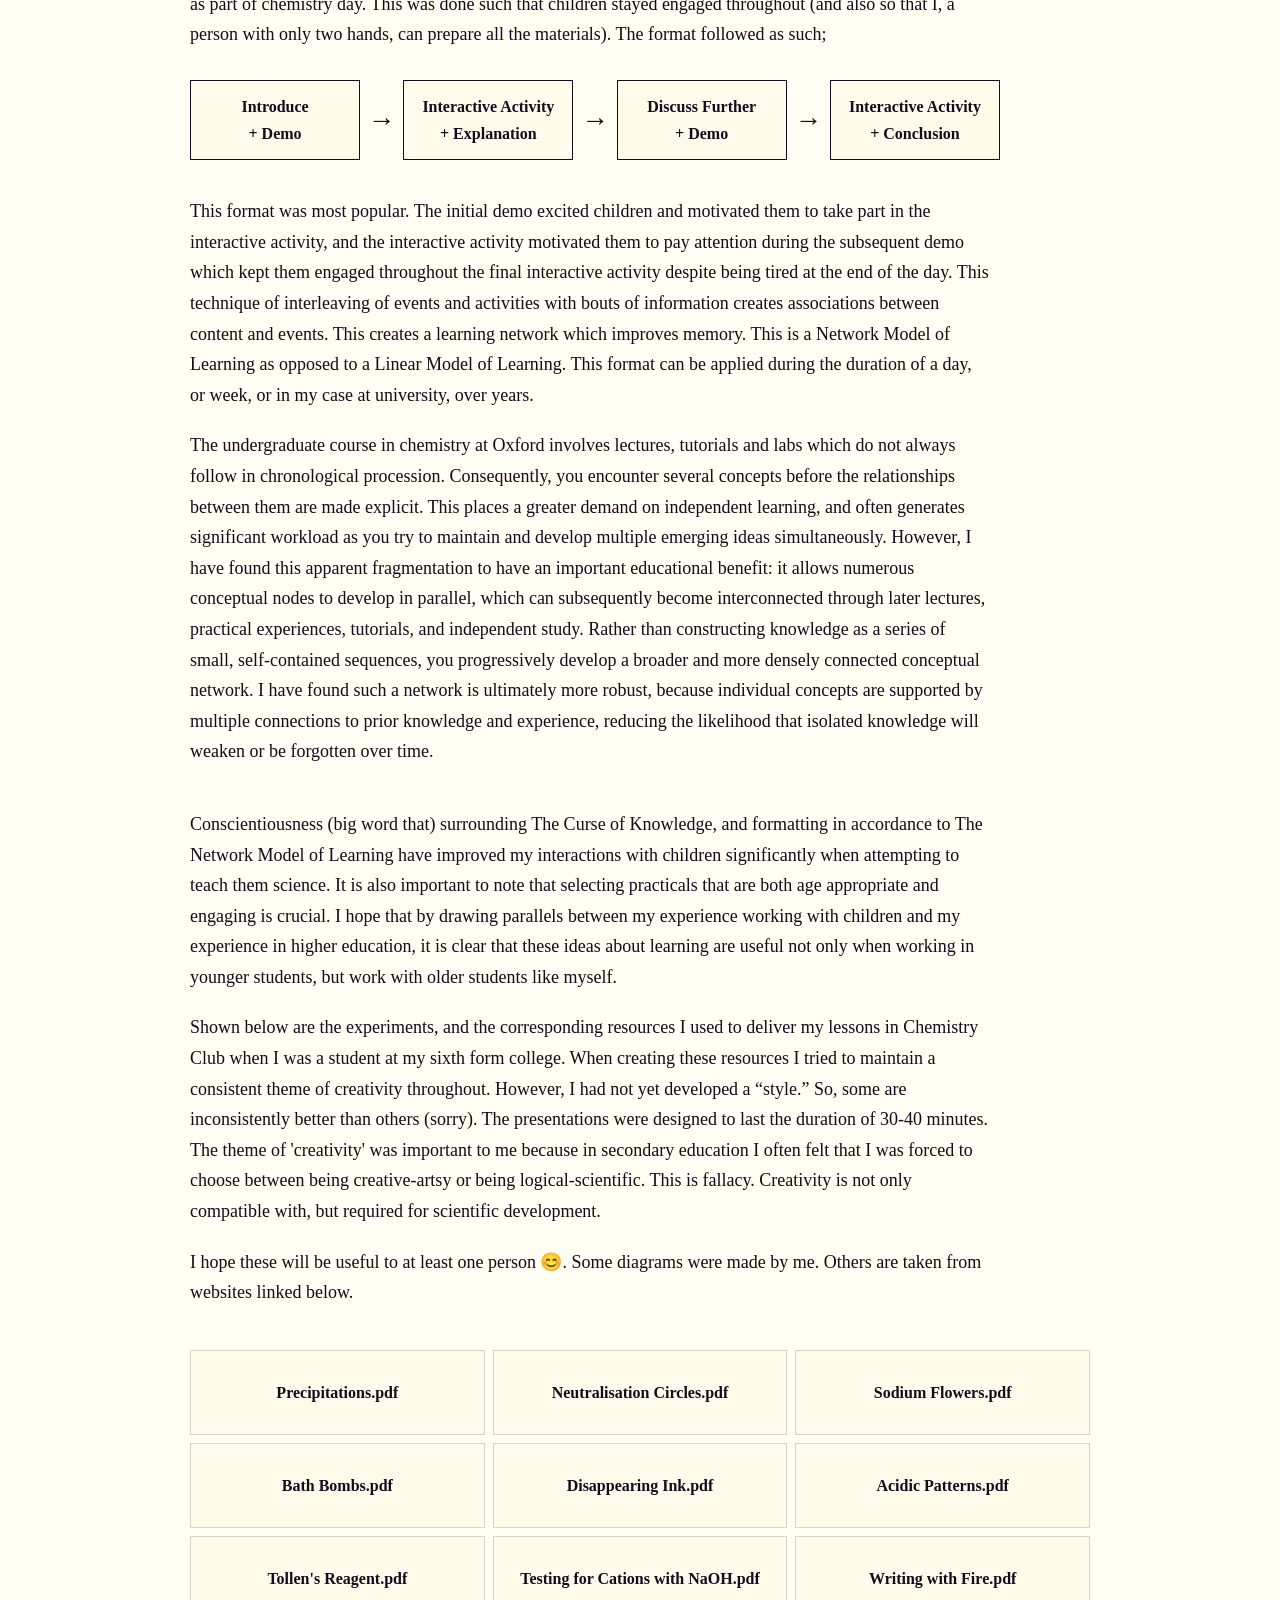
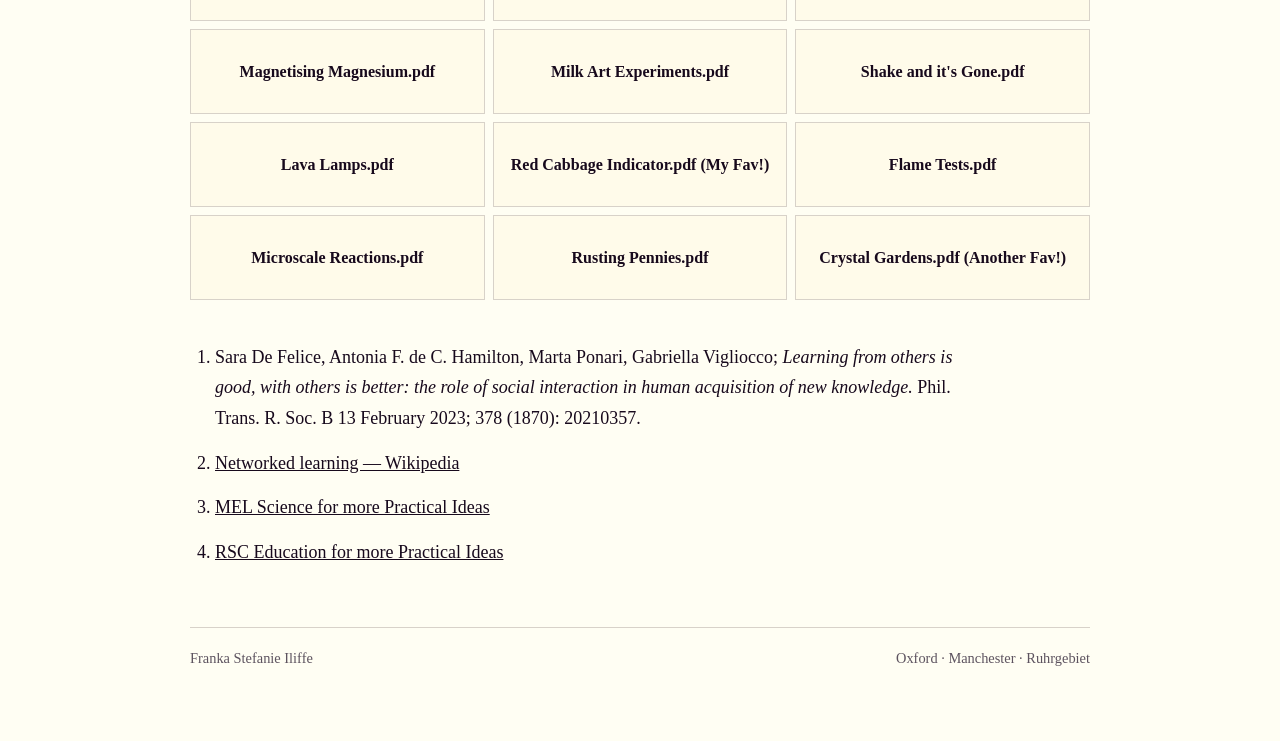
==== commit c589e17e: "Update teaching-science-to-children.html" ====
--- a/teaching-science-to-children.html
+++ b/teaching-science-to-children.html
@@ -399,8 +399,8 @@
             Incorporating practicals is especially important for catching the
             attention of children. Showing them something flashy, or even
             better, allowing them to do it themselves, motivates them to learn
-            the underlying principles and allows them to form associations between information and events or experiences. The format
-            I found most effective was;
+            the underlying principles and allows them to form associations between information and events or experiences. 
+            The format I found most effective was;
         </p>
 
 
@@ -588,7 +588,9 @@
             Knowledge, and formatting in accordance to The Network Model of
             Learning have improved my interactions with children significantly
             when attempting to teach them science. It is also important to note that selecting practicals that are both
-            age appropriate and engaging is crucial.
+            age appropriate and engaging is crucial. I hope that by drawing parallels between my experience working with children 
+            and my experience in higher education, it is clear that these ideas about learning are useful not only when working in 
+            younger students, but work with older students like myself. 
         </p>
 
         <p>
@@ -598,12 +600,13 @@
             theme of creativity throughout. However, I had not yet developed a “style.” So, some are
             inconsistently better than others (sorry). The presentations were
             designed to last the duration of 30-40 minutes. The theme of 'creativity' was important to me because in secondary
-            education I often felt that I was forced to choose between being creative-artsy or being logical-scientific. This is fallacy. Creativity is not only compatible with, but
-            required for scientific development. 
-        </p>
-
-        <p>
-            I hope these will be useful to at least one person 😊.
+            education I often felt that I was forced to choose between being creative-artsy or being logical-scientific. This is 
+            fallacy. Creativity is not only compatible with, but required for scientific development.
+        </p>
+
+        <p>
+            I hope these will be useful to at least one person 😊. Some diagrams were made by me. 
+            Others are taken from websites linked below. 
         </p>
 
     </section>
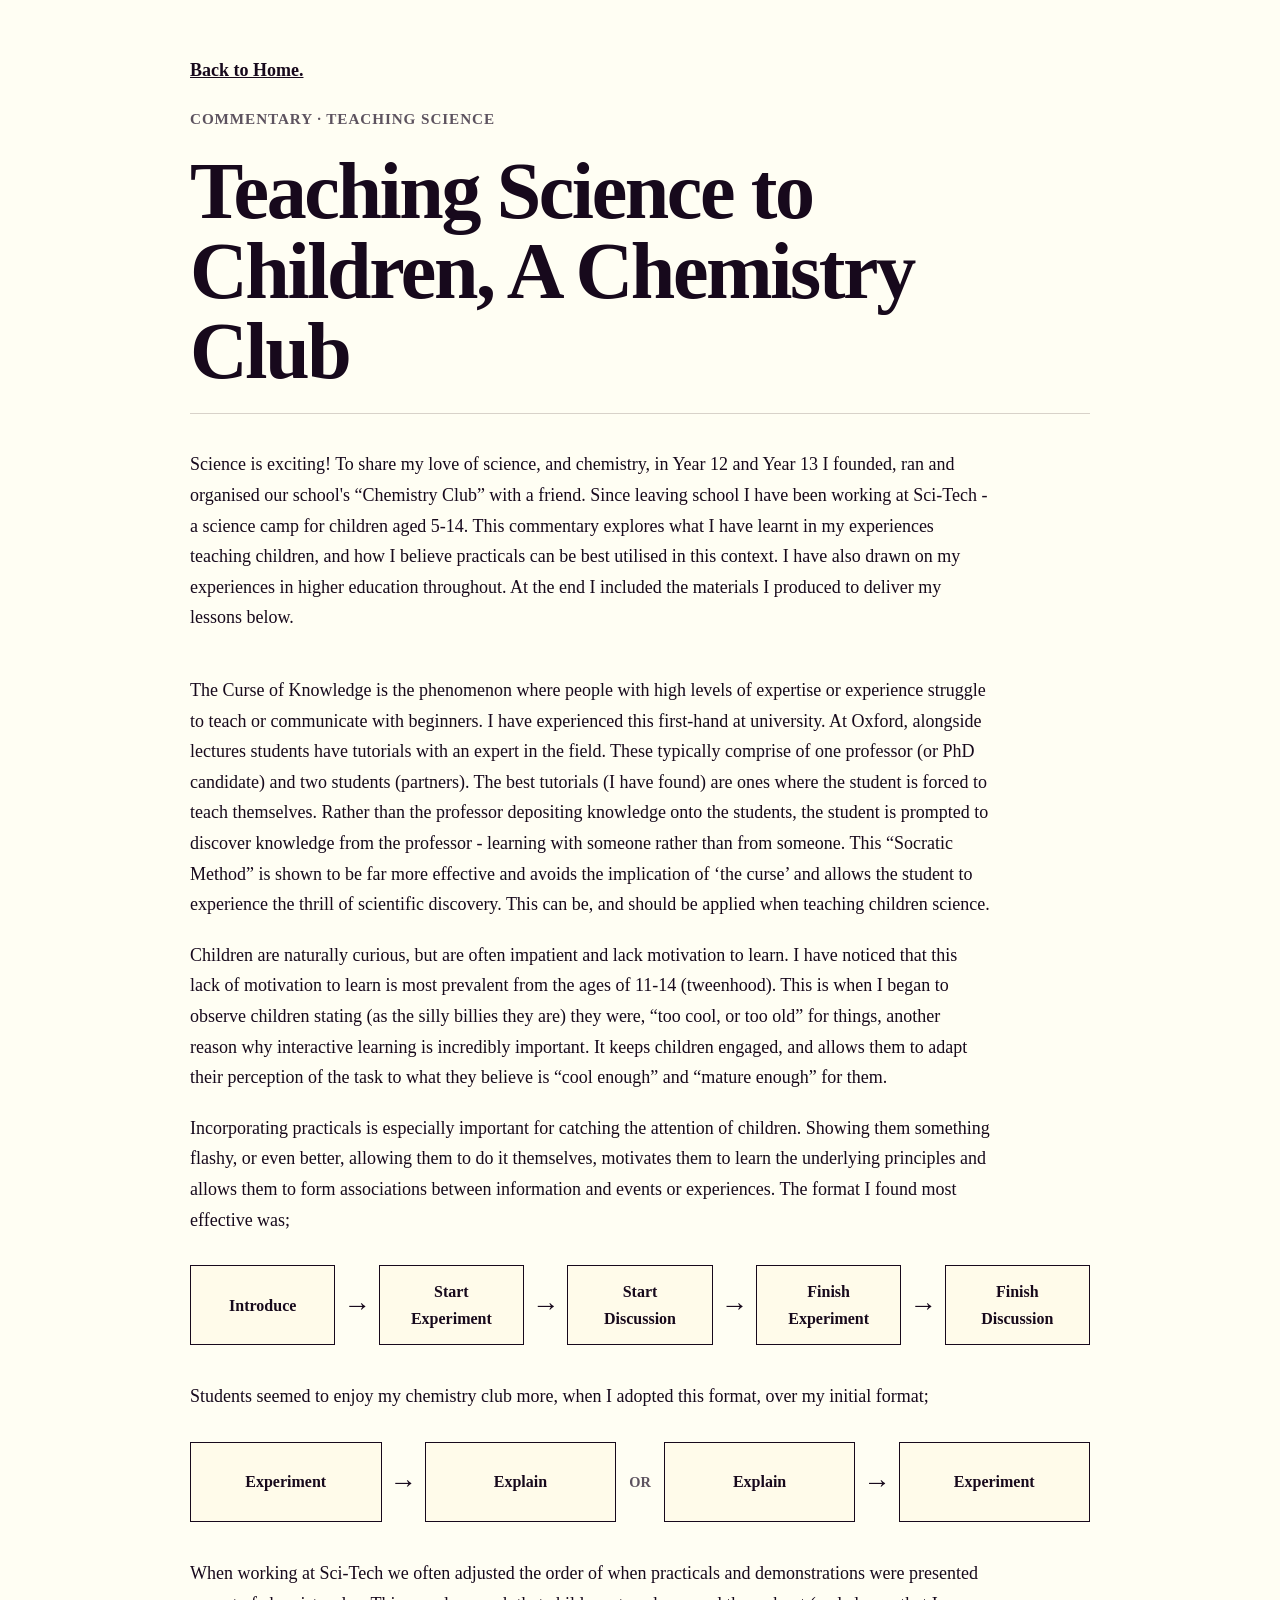
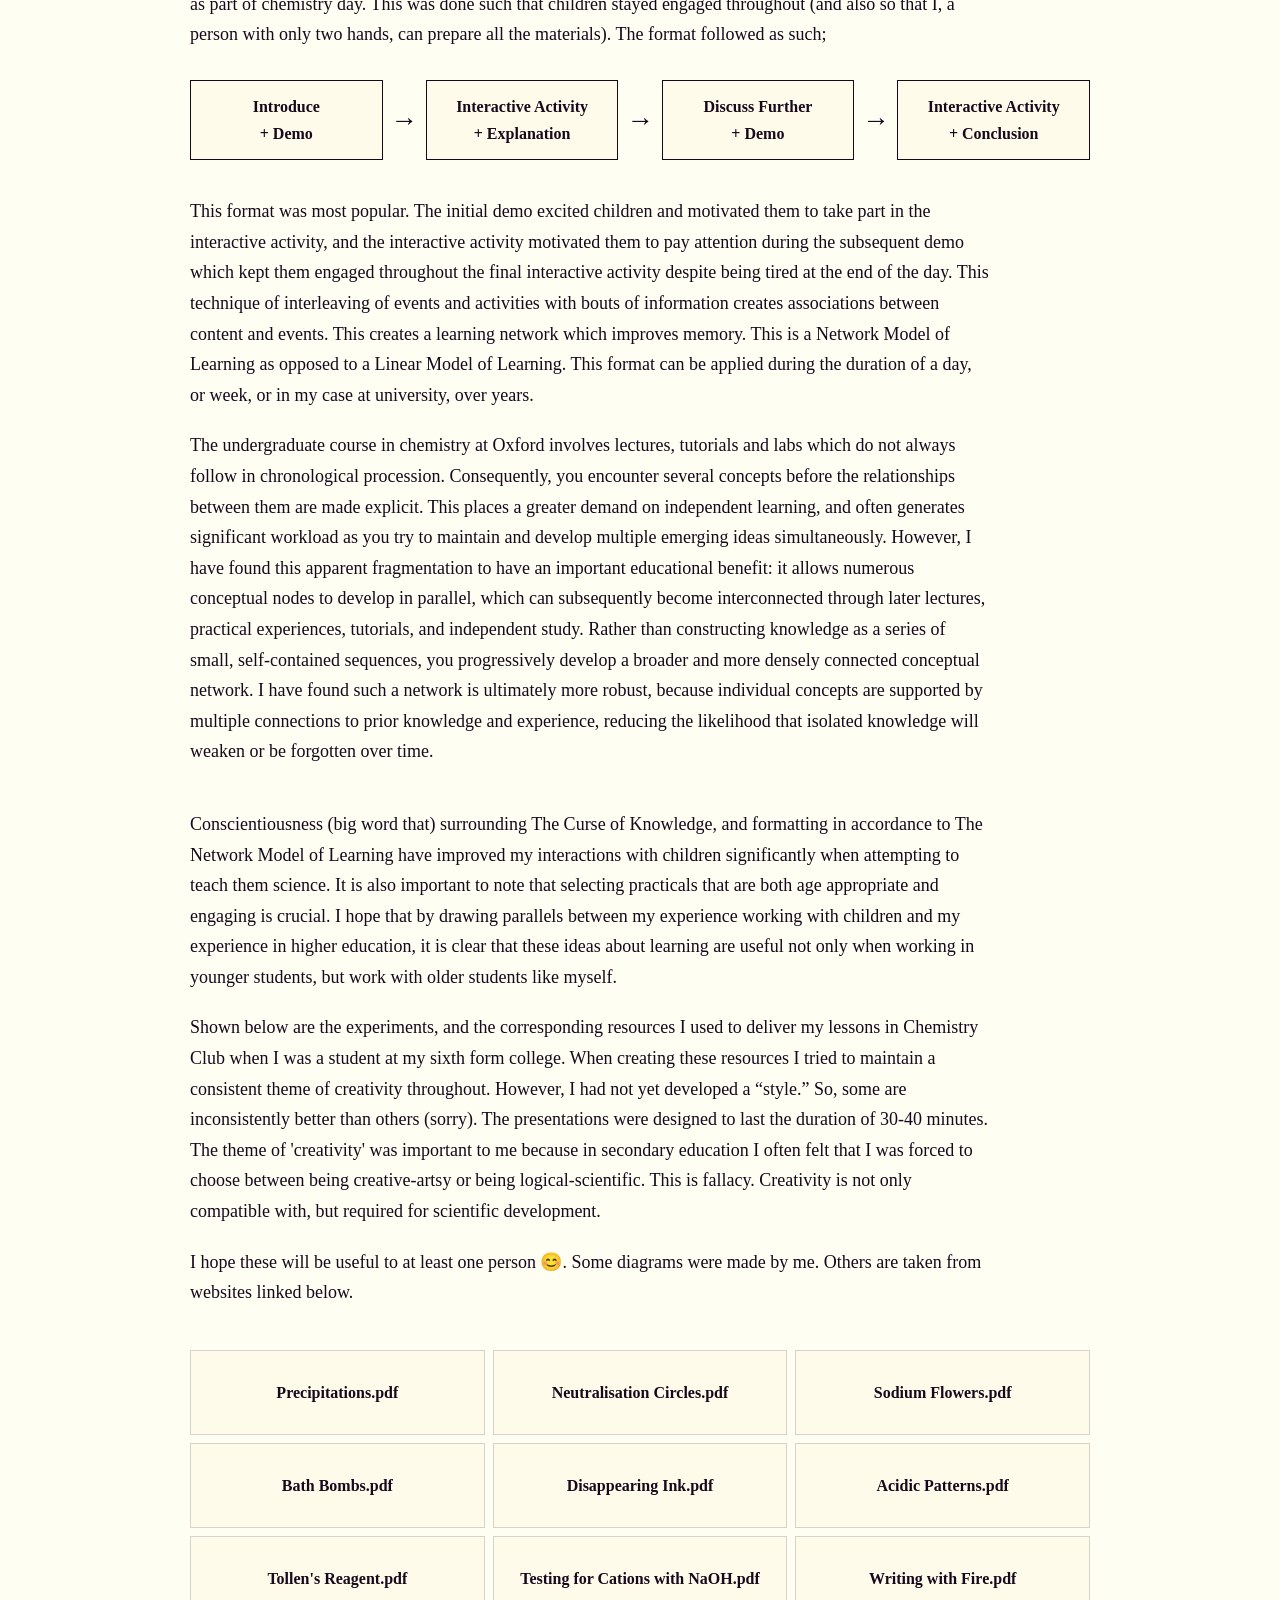
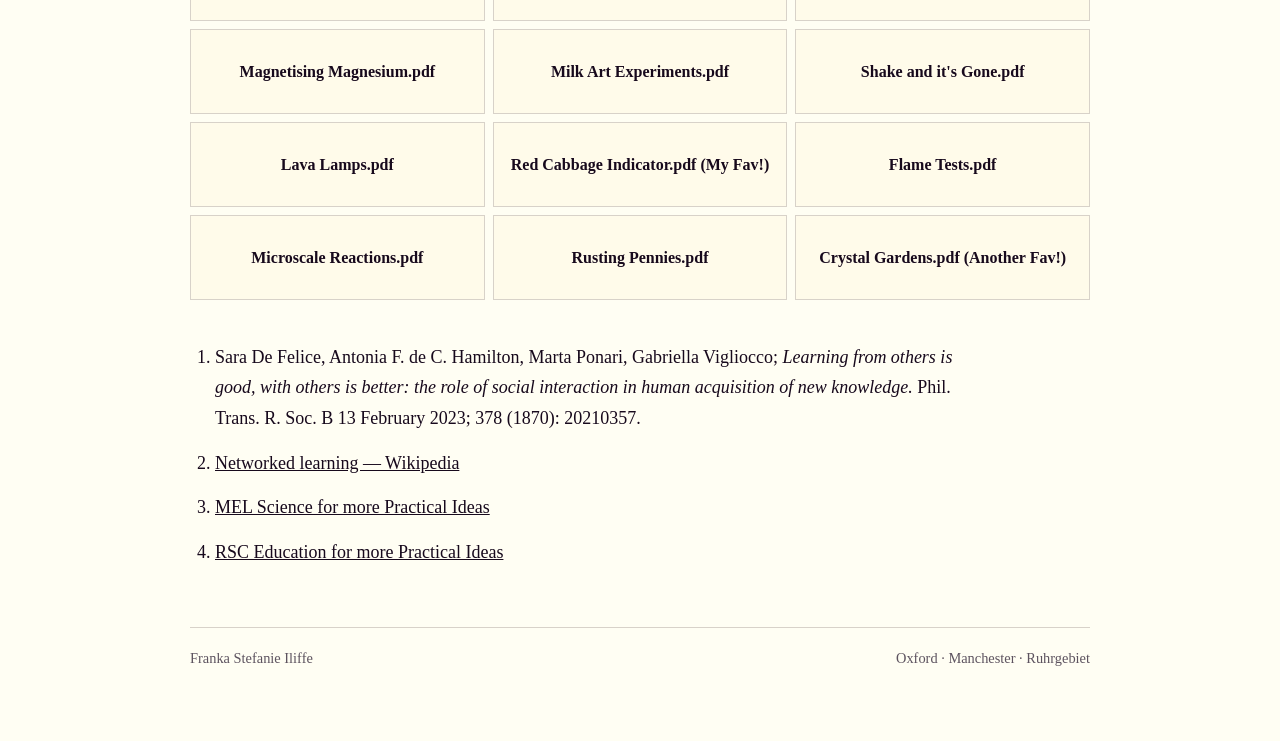
==== commit eb869e7f: "Update teaching-science-to-children.html" ====
--- a/teaching-science-to-children.html
+++ b/teaching-science-to-children.html
@@ -129,7 +129,7 @@
             align-items: stretch;
             justify-content: center;
 
-            width: 90%;
+            width: 100%;
 
             gap: 8px;
         }
@@ -175,8 +175,6 @@
             display: flex;
             align-items: center;
             justify-content: center;
-
-            width: 90%;
 
             padding: 0 5px;
 
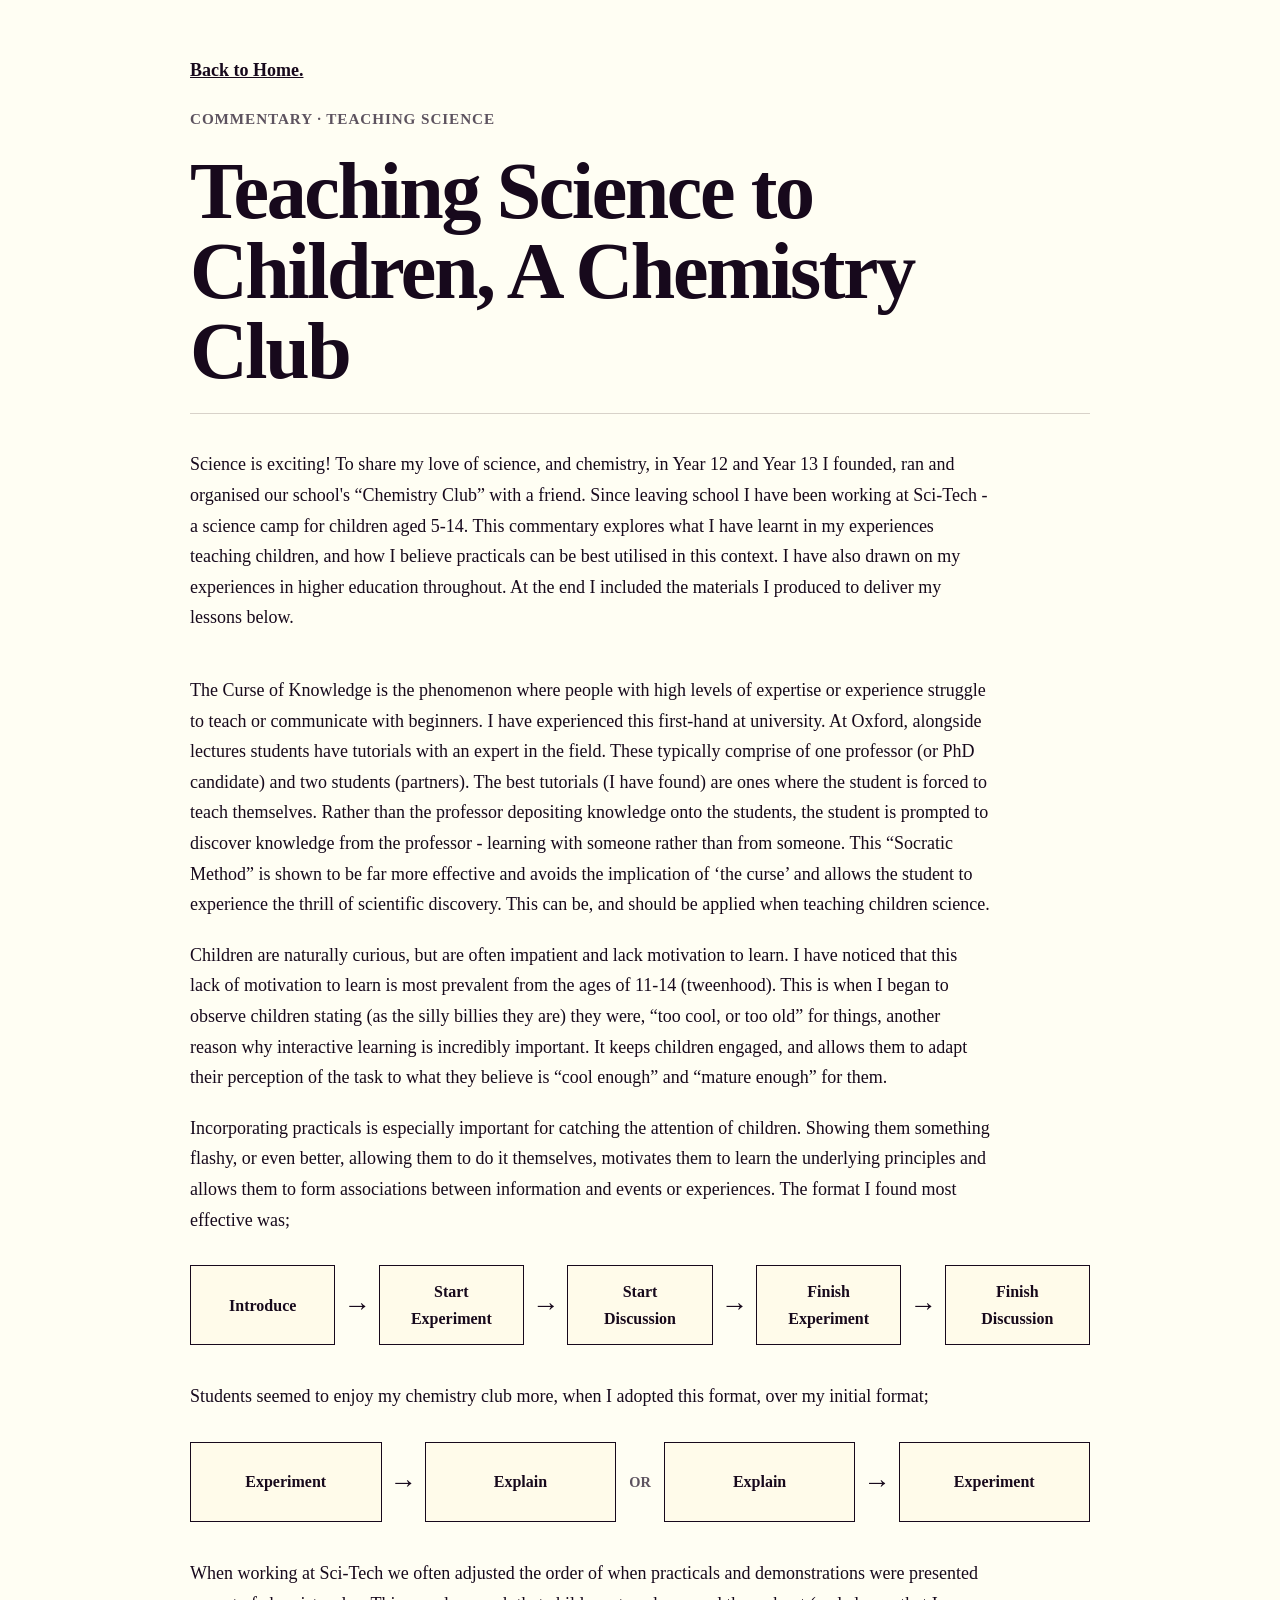
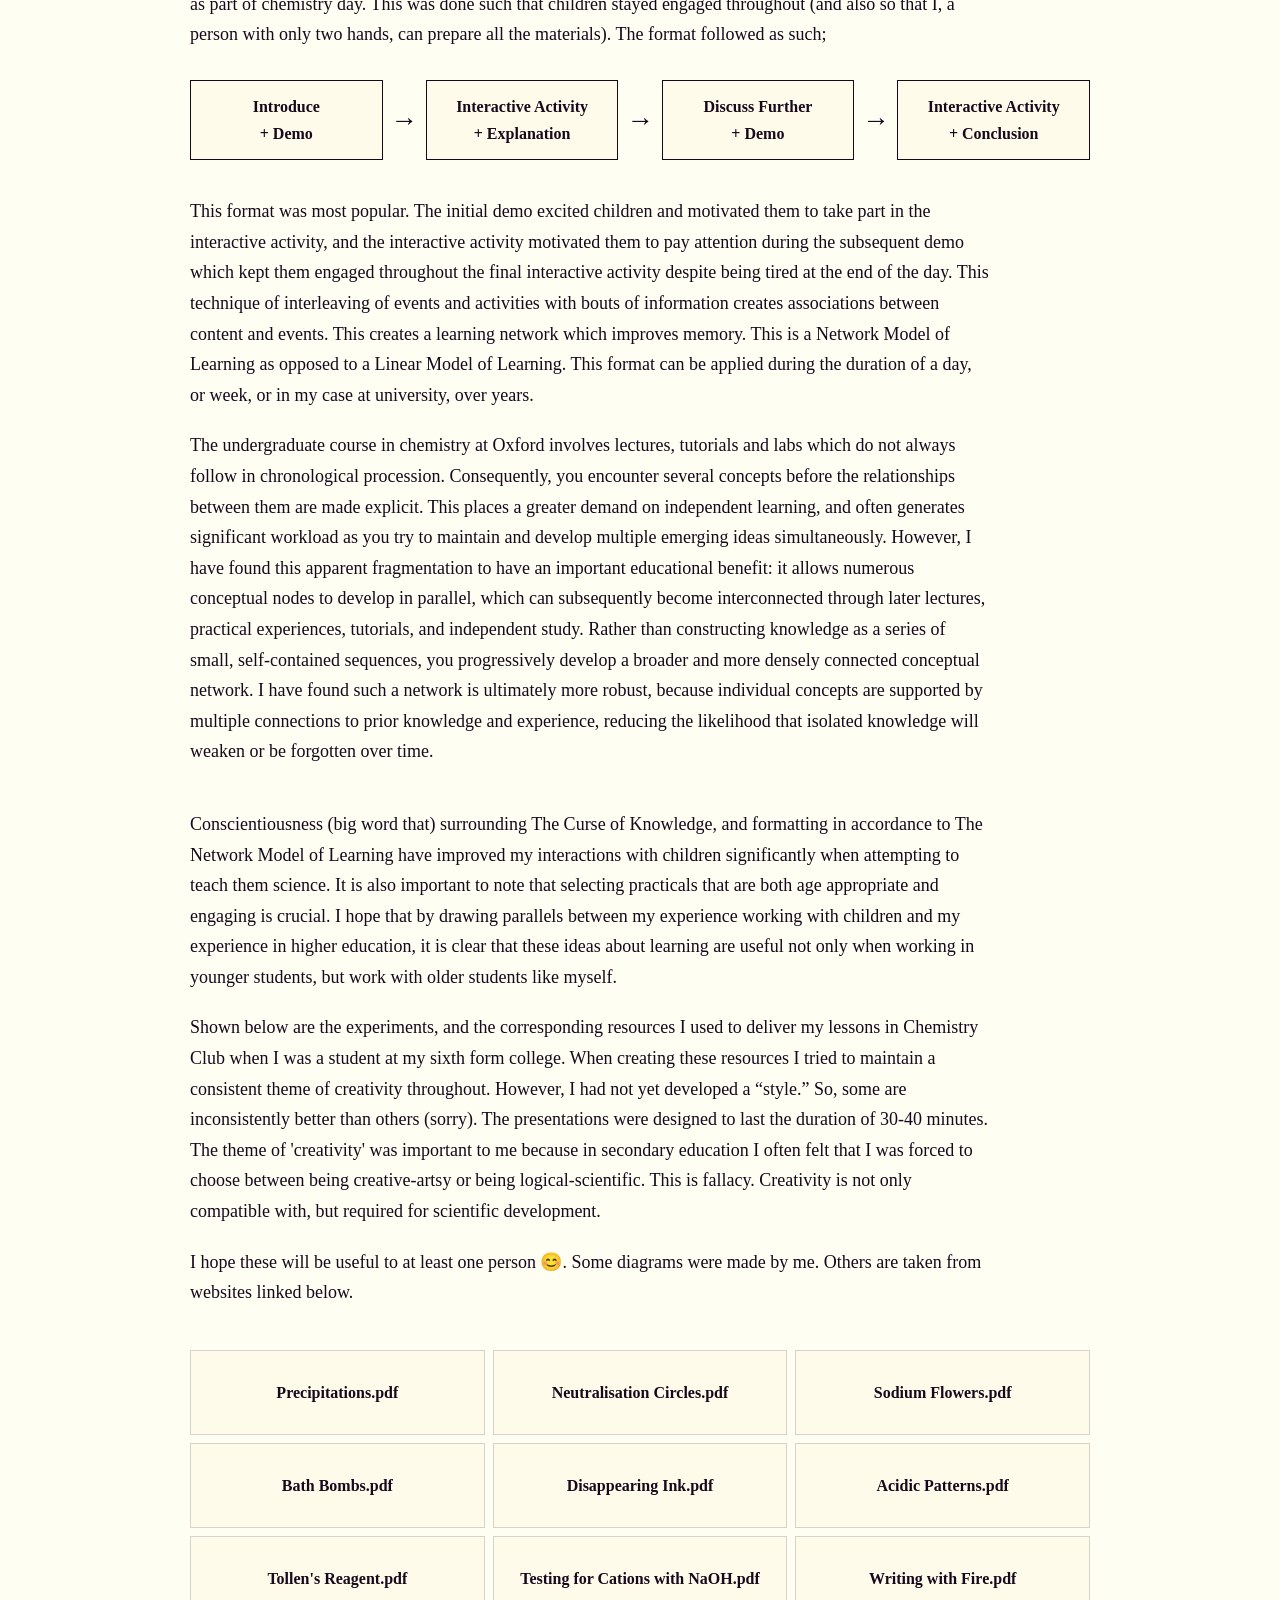
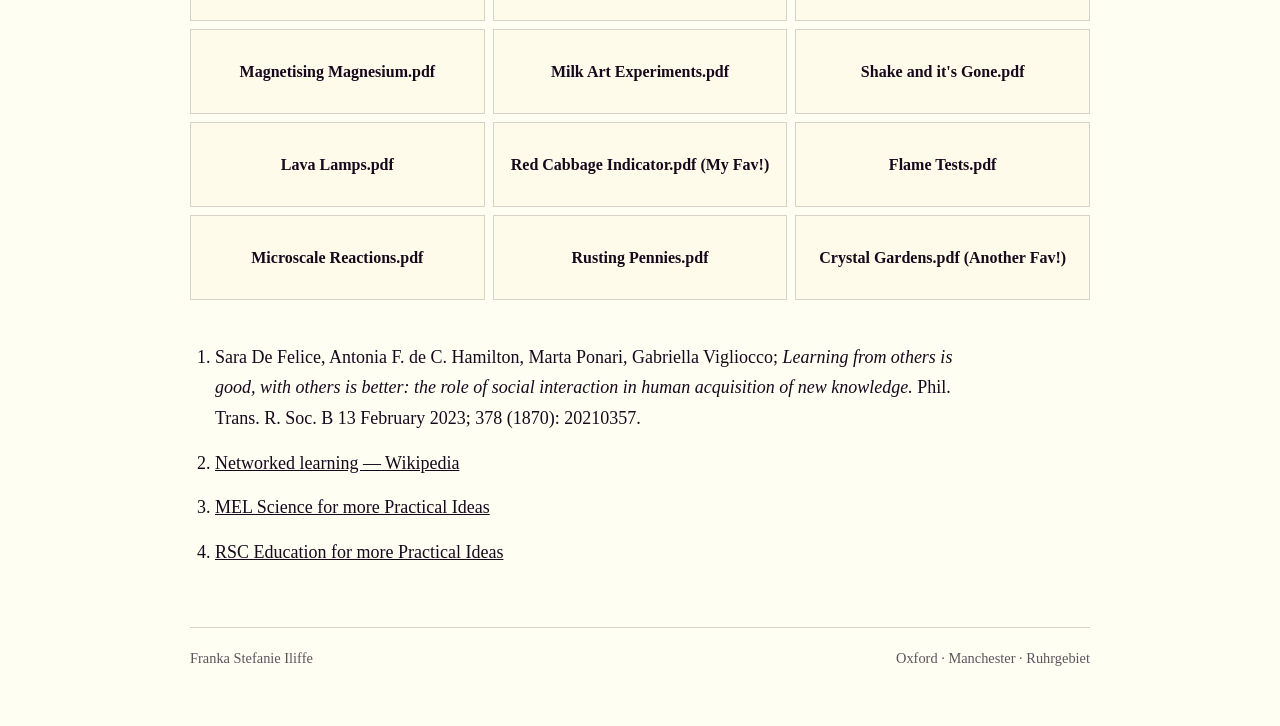
==== commit d9700660: "Modify padding in article-page style Adjusted padding on the article page for better layout." ====
--- a/teaching-science-to-children.html
+++ b/teaching-science-to-children.html
@@ -23,7 +23,7 @@
         .article-page {
             width: min(900px, calc(100% - 48px));
             margin: 0 auto;
-            padding: 55px 0 70px;
+            padding: 55px 0 55px;
 
             color: var(--purple);
             font-family: "Times New Roman", Times, serif;
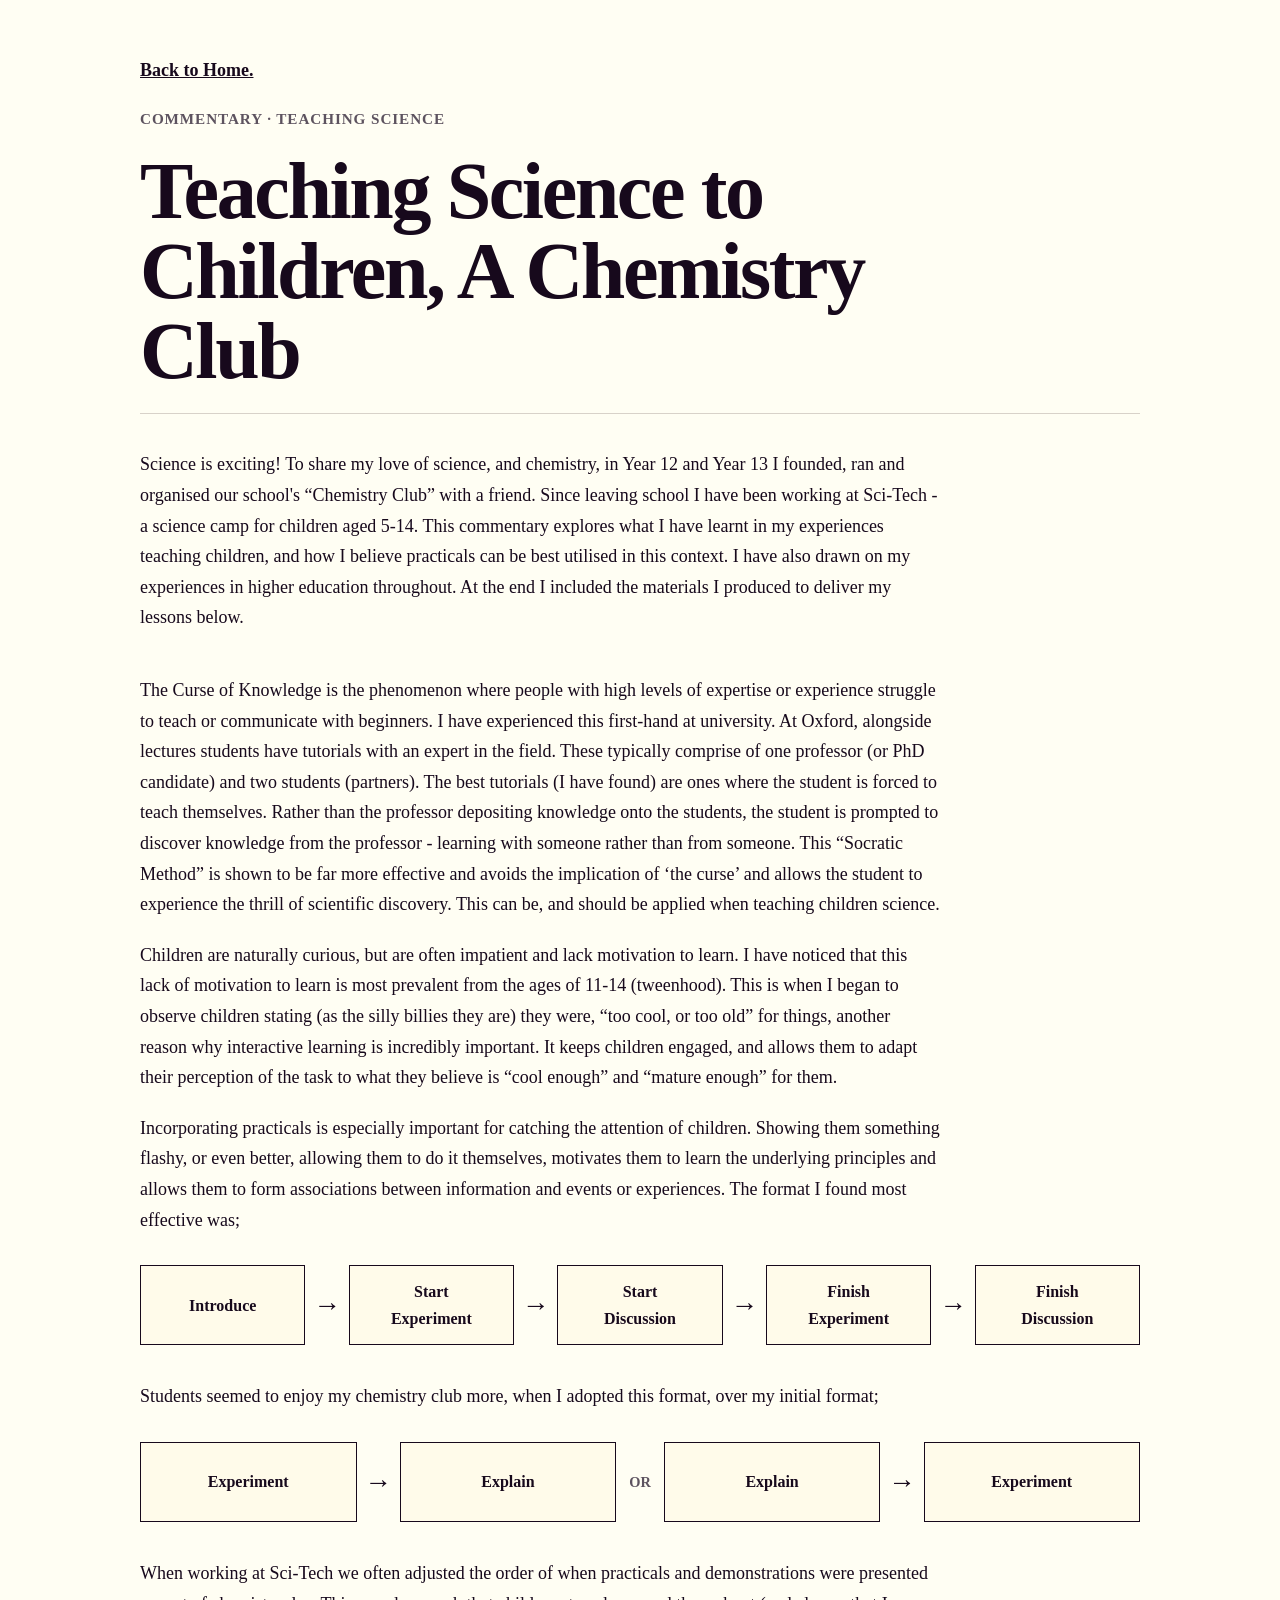
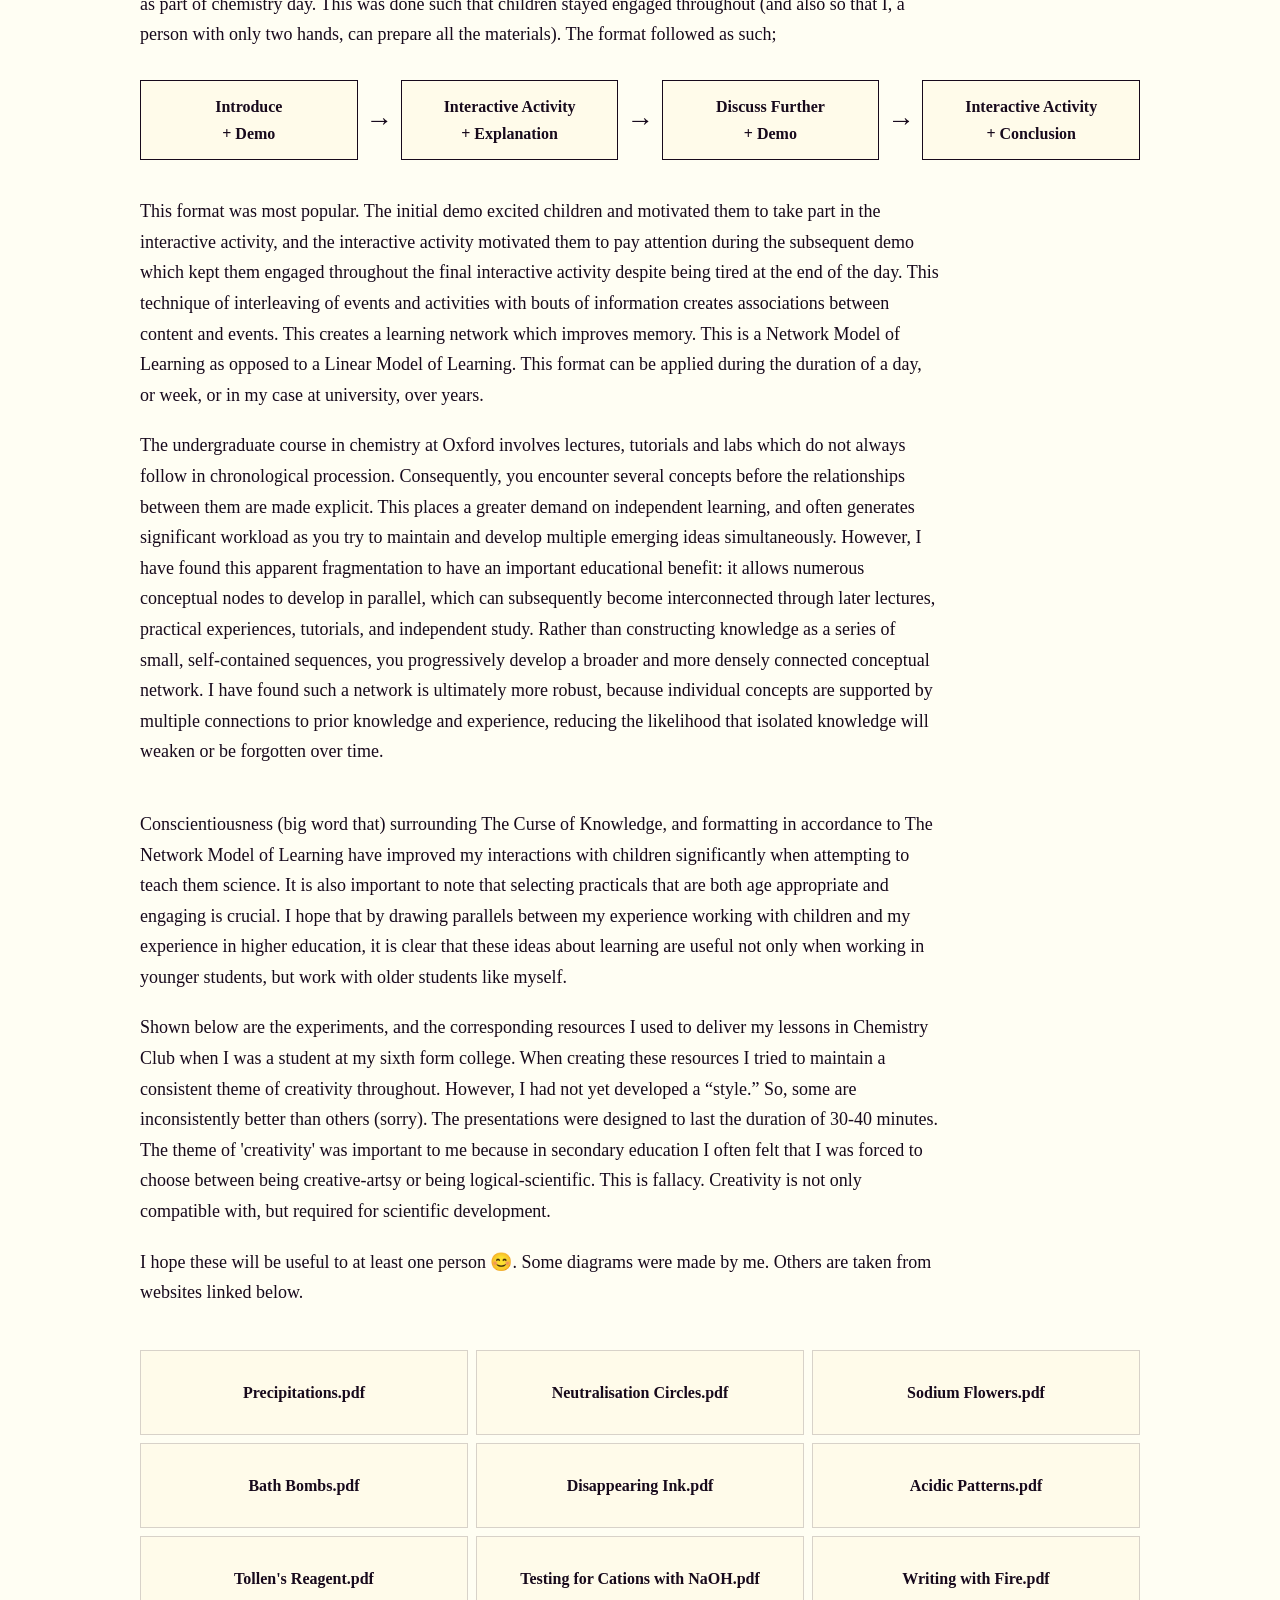
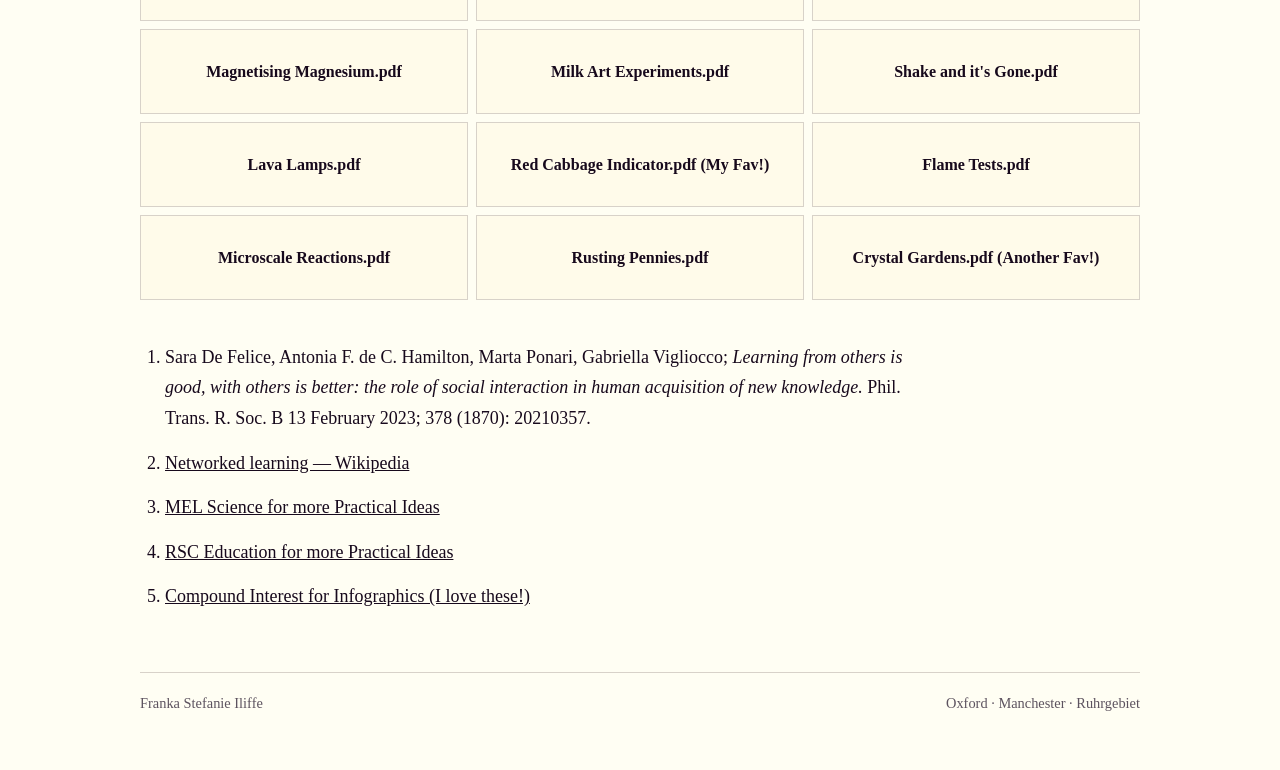
==== commit 58e33677: "Update teaching-science-to-children.html" ====
--- a/teaching-science-to-children.html
+++ b/teaching-science-to-children.html
@@ -21,7 +21,7 @@
            ===================================================== */
 
         .article-page {
-            width: min(900px, calc(100% - 48px));
+            width: min(1000px, calc(100% - 48px));
             margin: 0 auto;
             padding: 55px 0 55px;
 
@@ -763,6 +763,15 @@
                 </a>
             </li>
 
+            <li>
+                <a
+                    href="https://www.compoundchem.com"
+                    target="_blank"
+                    rel="noopener noreferrer"
+                >
+                    Compound Interest for Infographics (I love these!)
+                </a>
+            </li>
         </ol>
 
     </section>
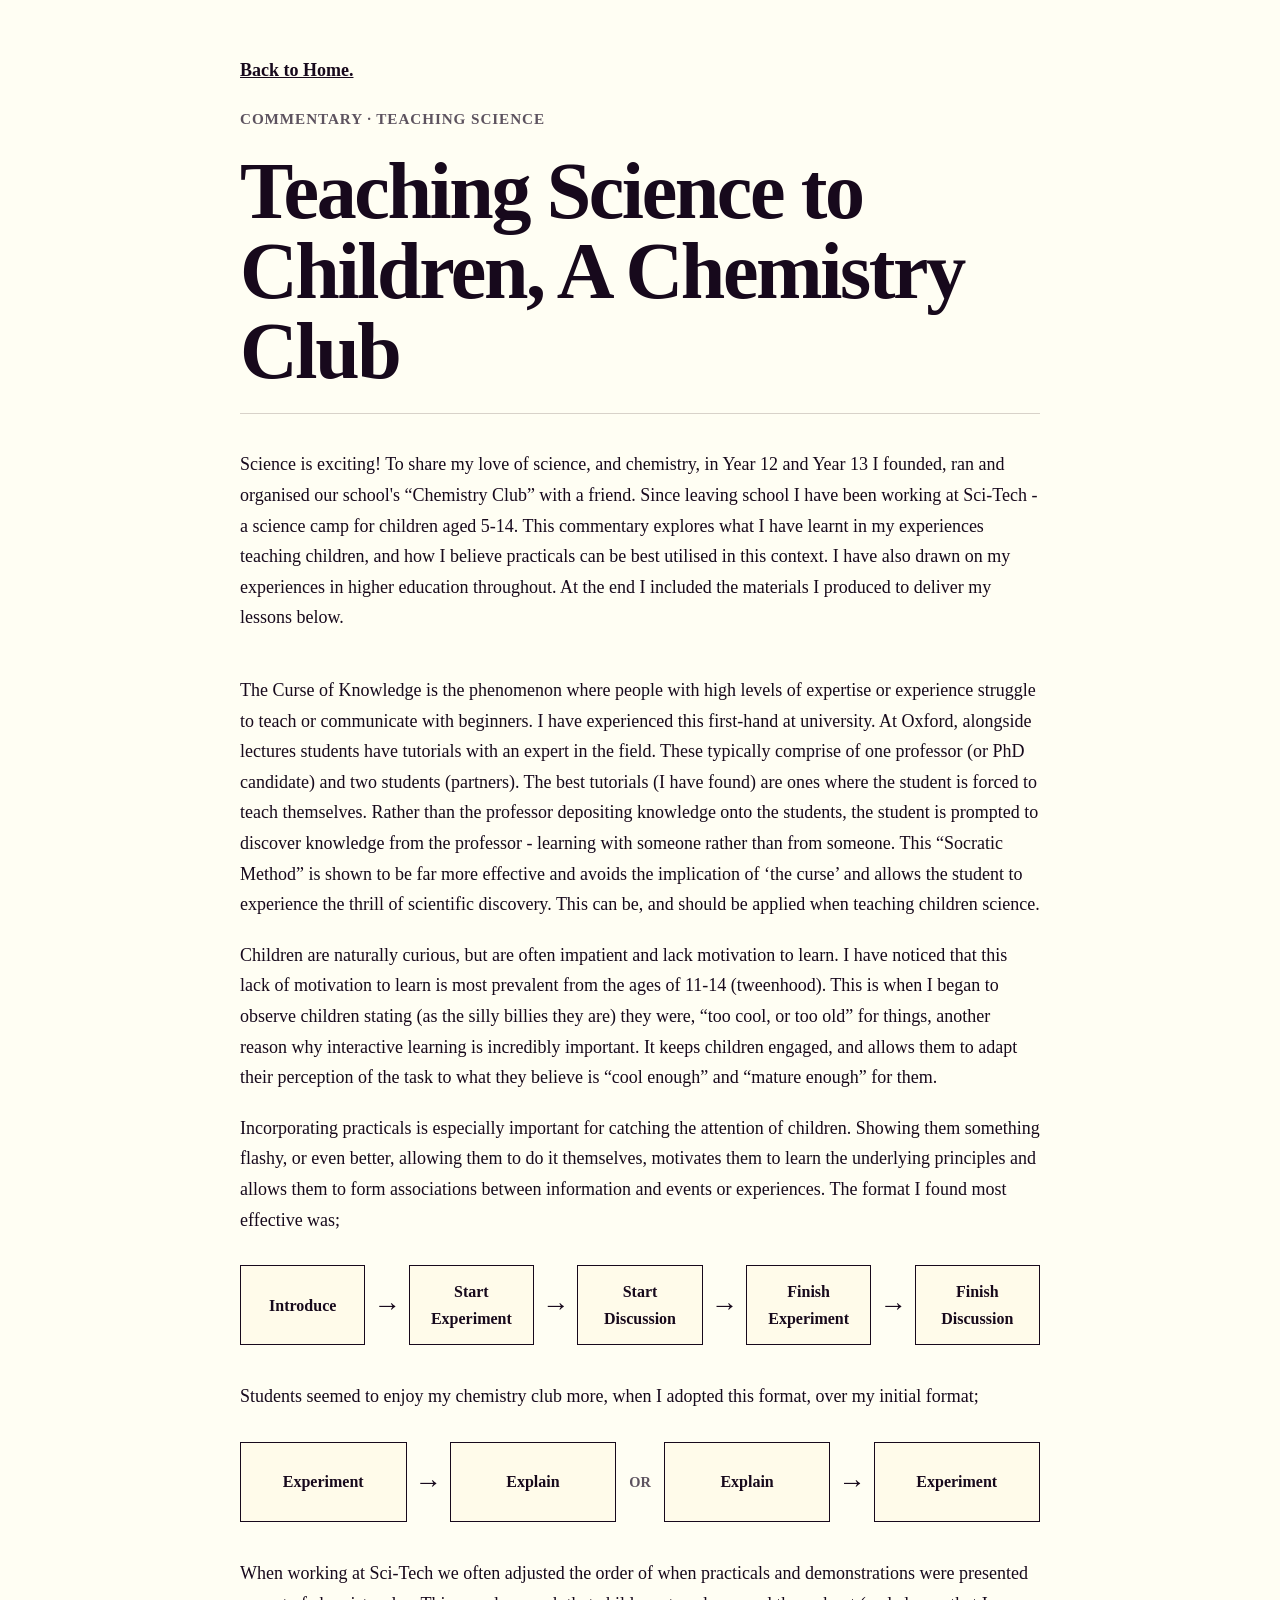
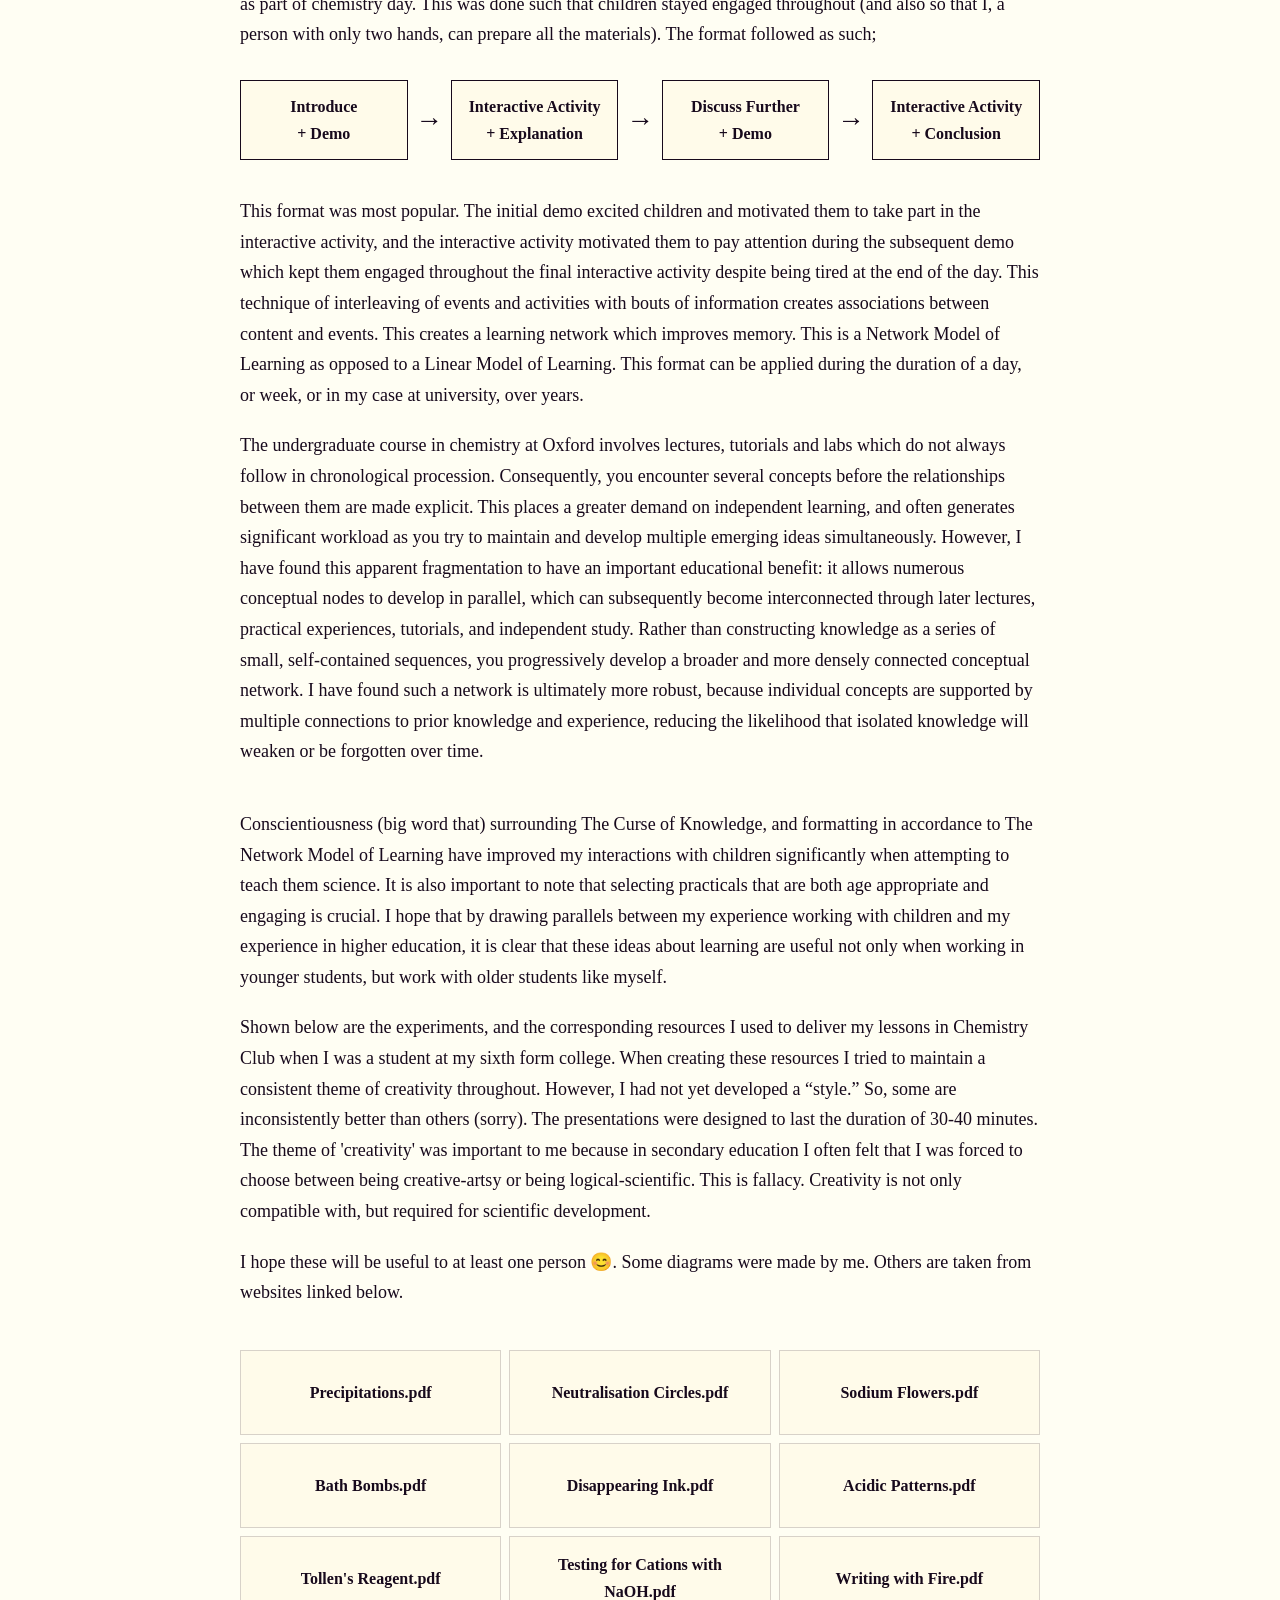
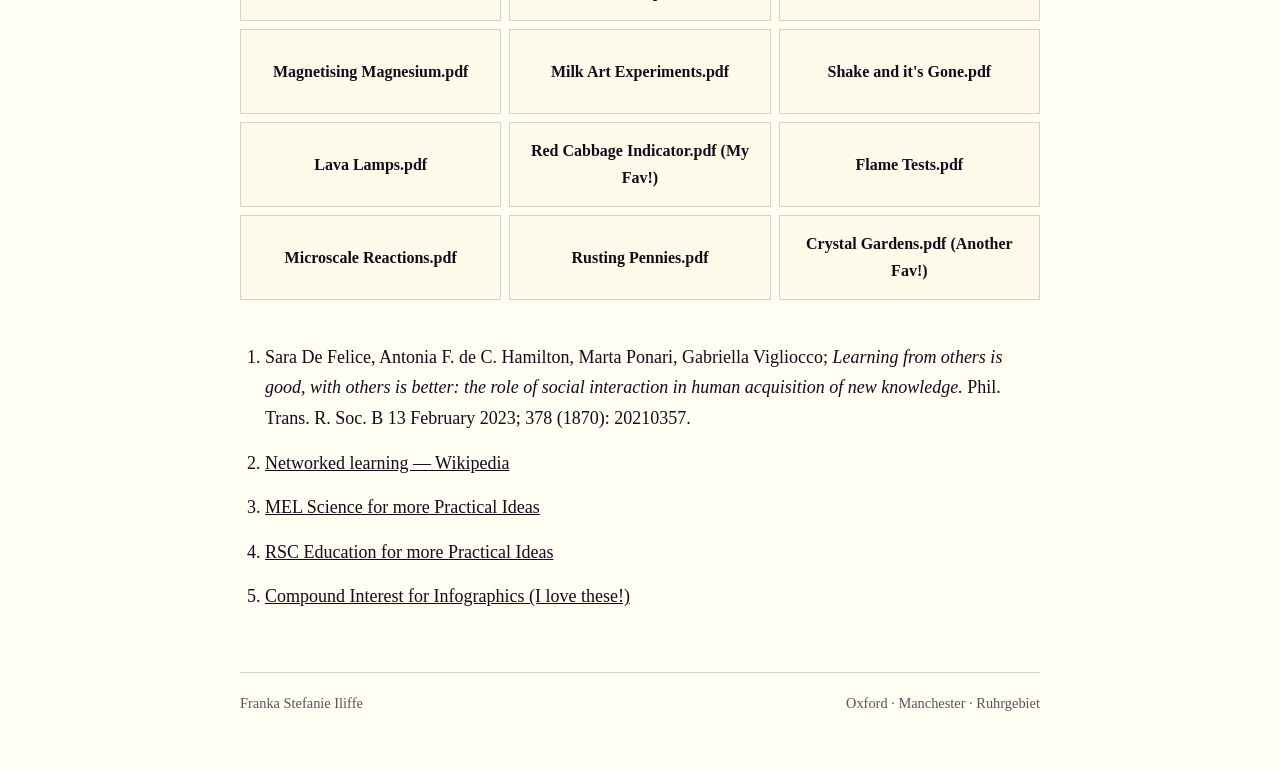
==== commit 8b2300df: "Adjust article page width and back link margin" ====
--- a/teaching-science-to-children.html
+++ b/teaching-science-to-children.html
@@ -21,7 +21,7 @@
            ===================================================== */
 
         .article-page {
-            width: min(1000px, calc(100% - 48px));
+            width: min(800px, calc(100% - 48px));
             margin: 0 auto;
             padding: 55px 0 55px;
 
@@ -35,7 +35,7 @@
         /* ---------- Back link ---------- */
 
         .article-back {
-            margin: 0 0 28px;
+            margin: 0 0 0px;
         }
 
         .article-back a {
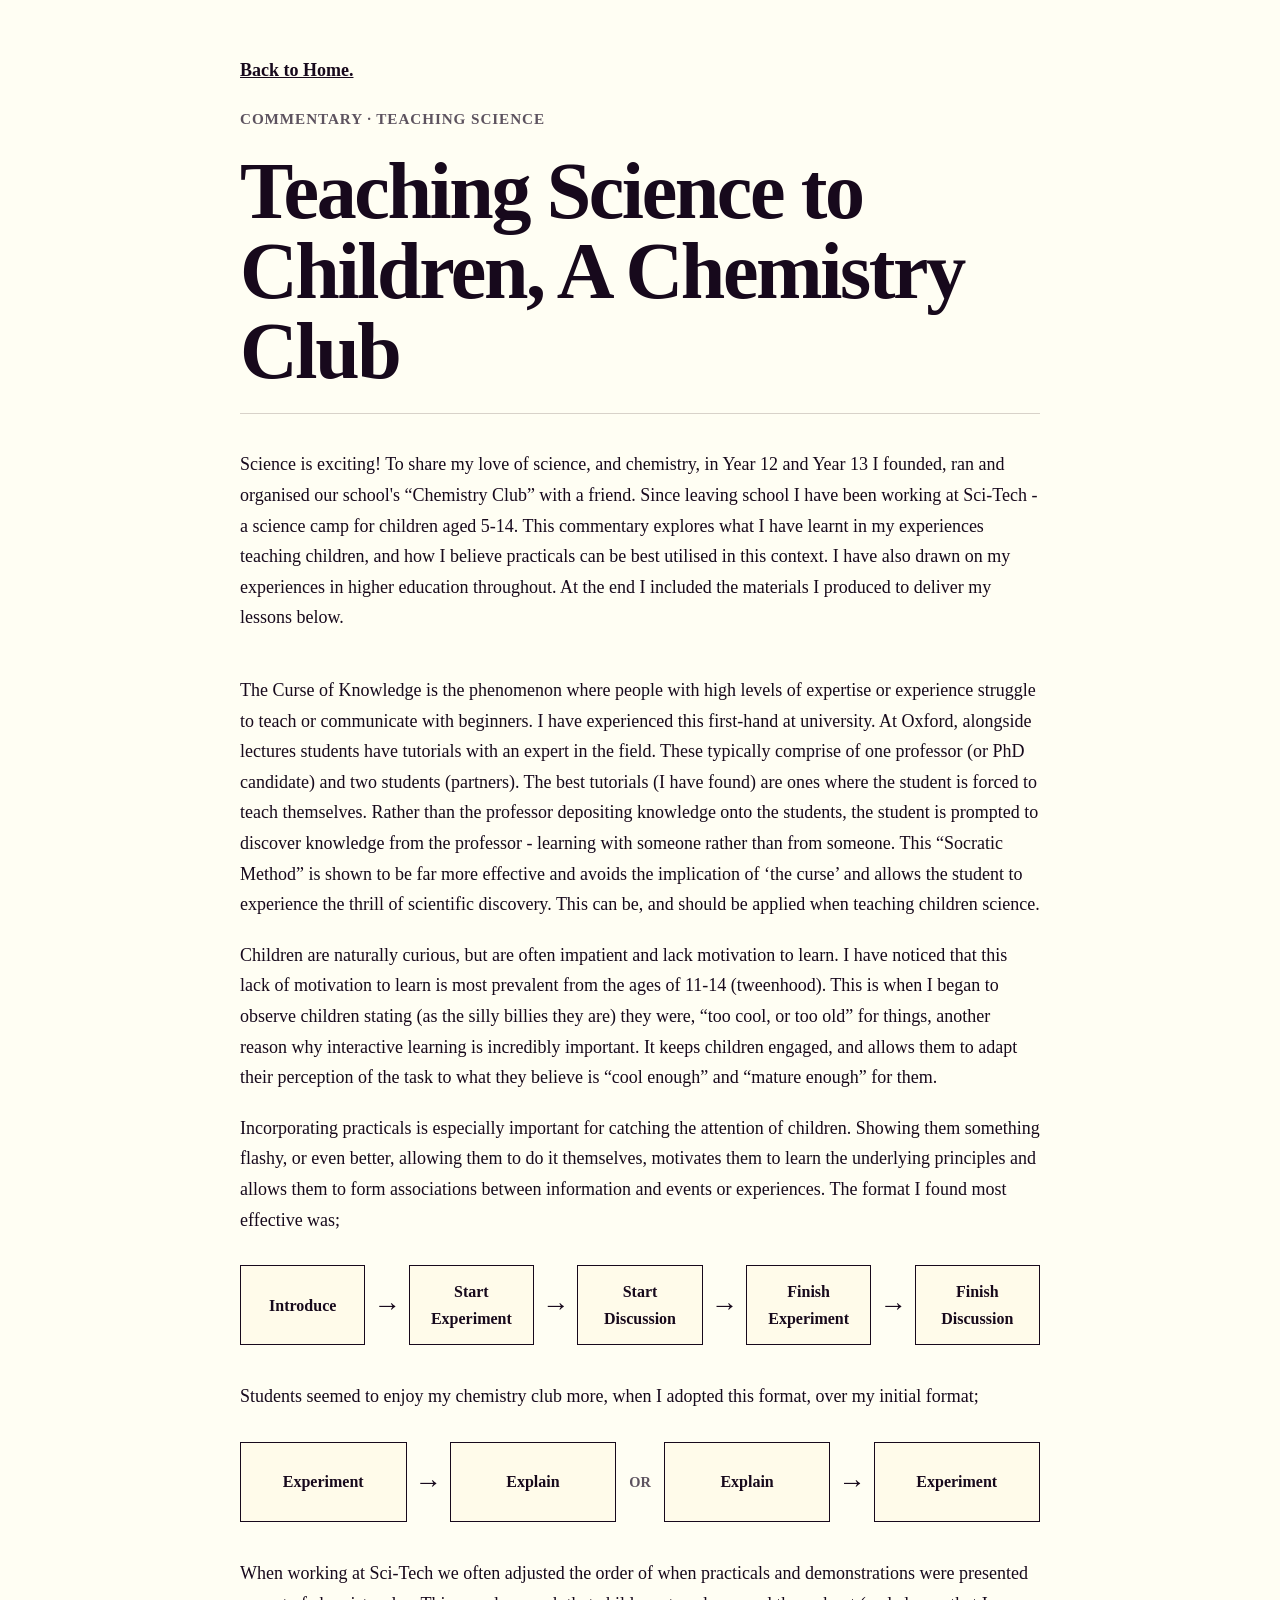
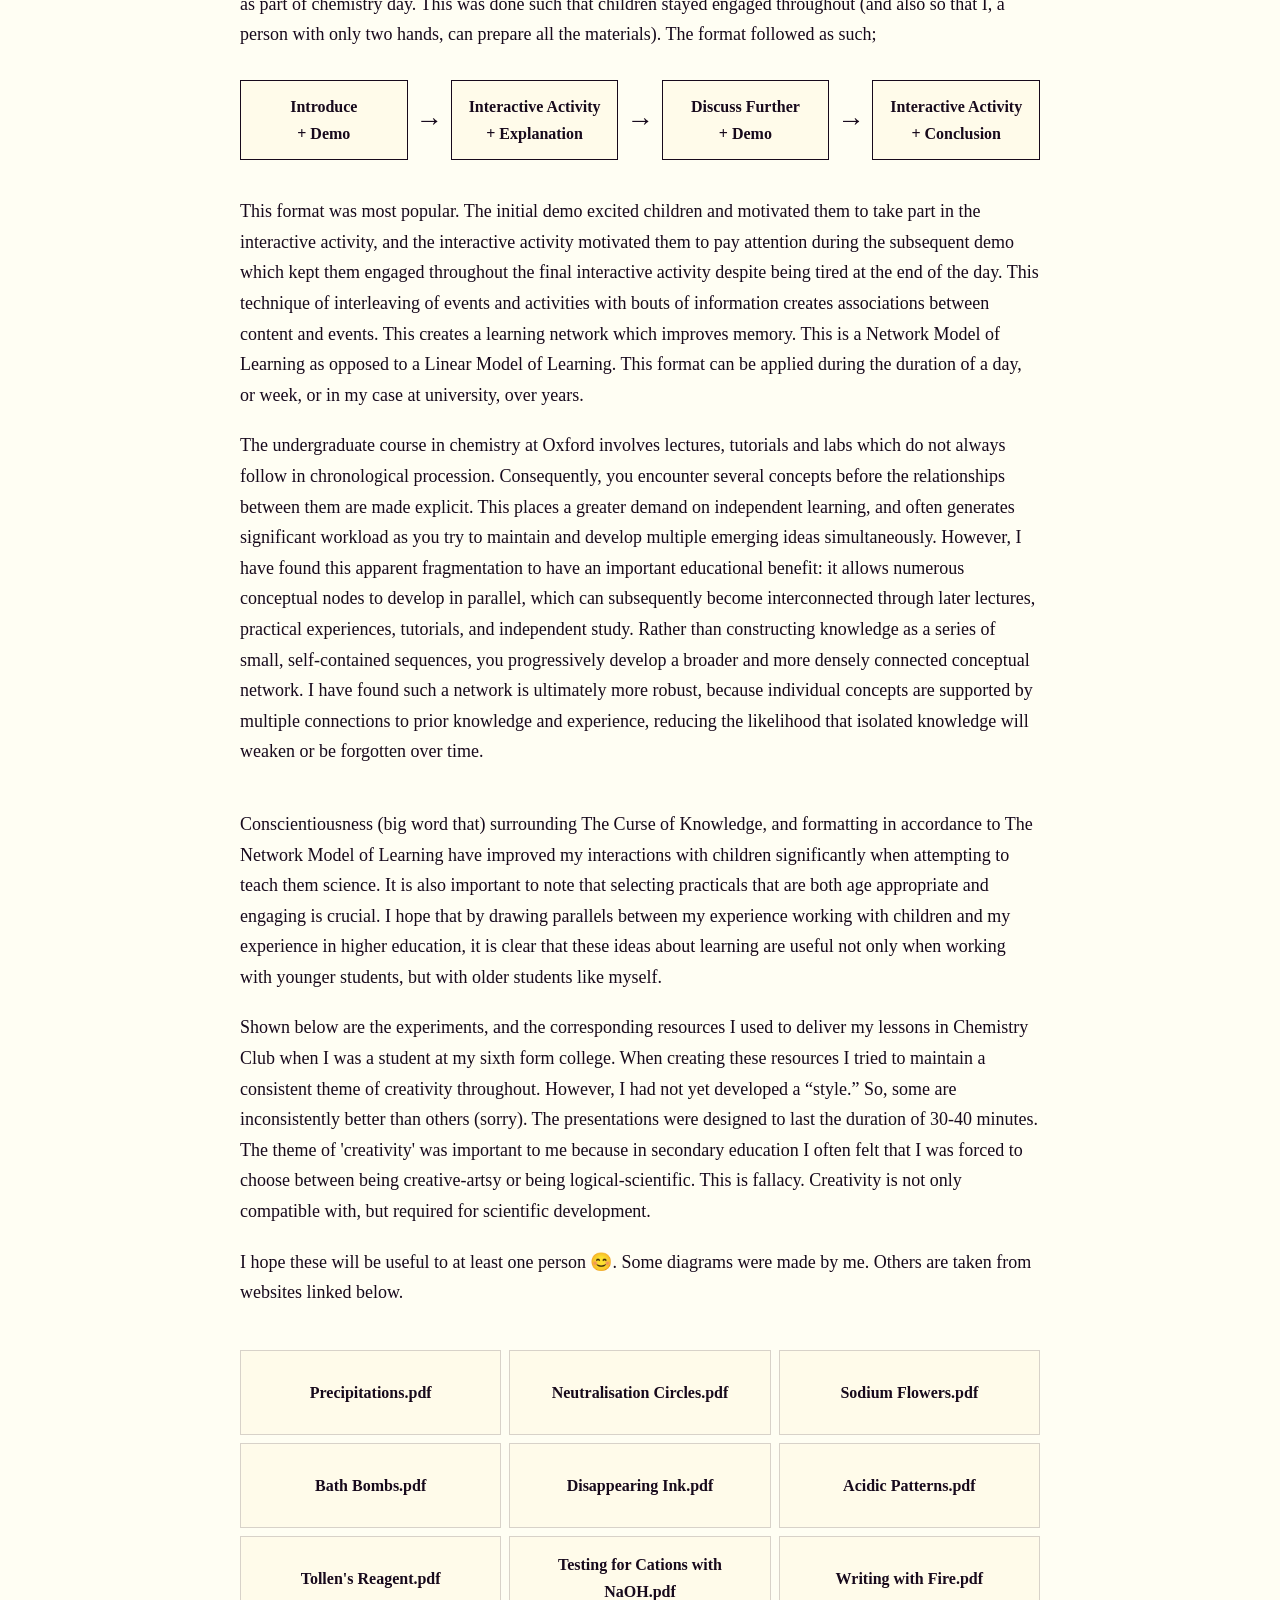
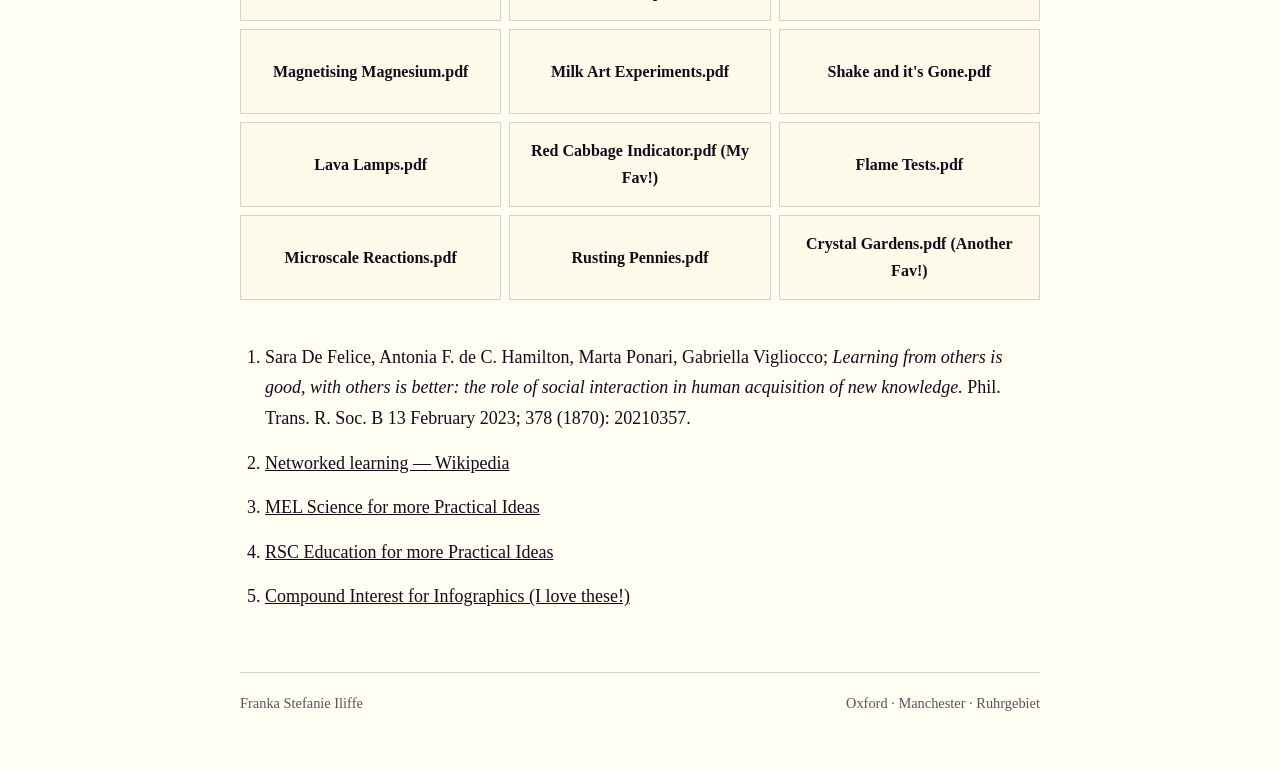
==== commit 0dc70223: "Update teaching-science-to-children.html" ====
--- a/teaching-science-to-children.html
+++ b/teaching-science-to-children.html
@@ -587,8 +587,8 @@
             Learning have improved my interactions with children significantly
             when attempting to teach them science. It is also important to note that selecting practicals that are both
             age appropriate and engaging is crucial. I hope that by drawing parallels between my experience working with children 
-            and my experience in higher education, it is clear that these ideas about learning are useful not only when working in 
-            younger students, but work with older students like myself. 
+            and my experience in higher education, it is clear that these ideas about learning are useful not only when working with 
+            younger students, but with older students like myself. 
         </p>
 
         <p>
